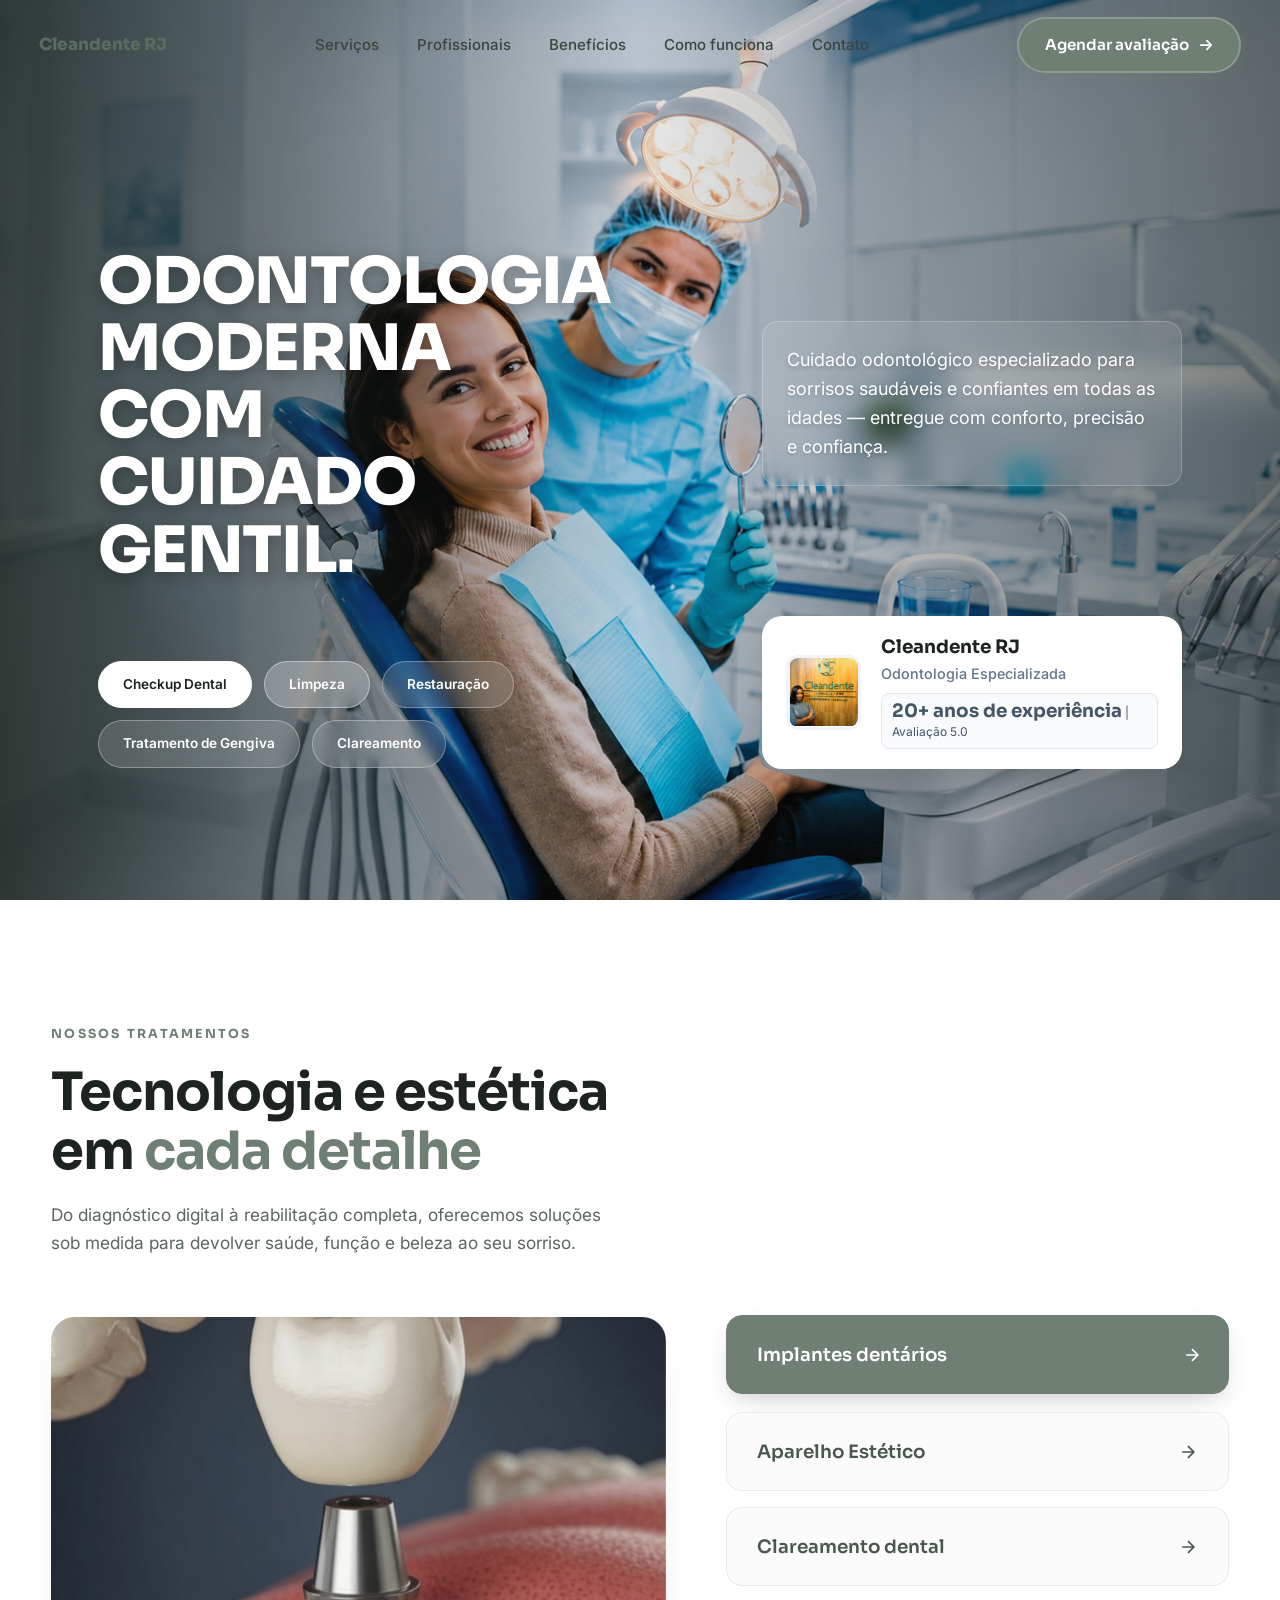
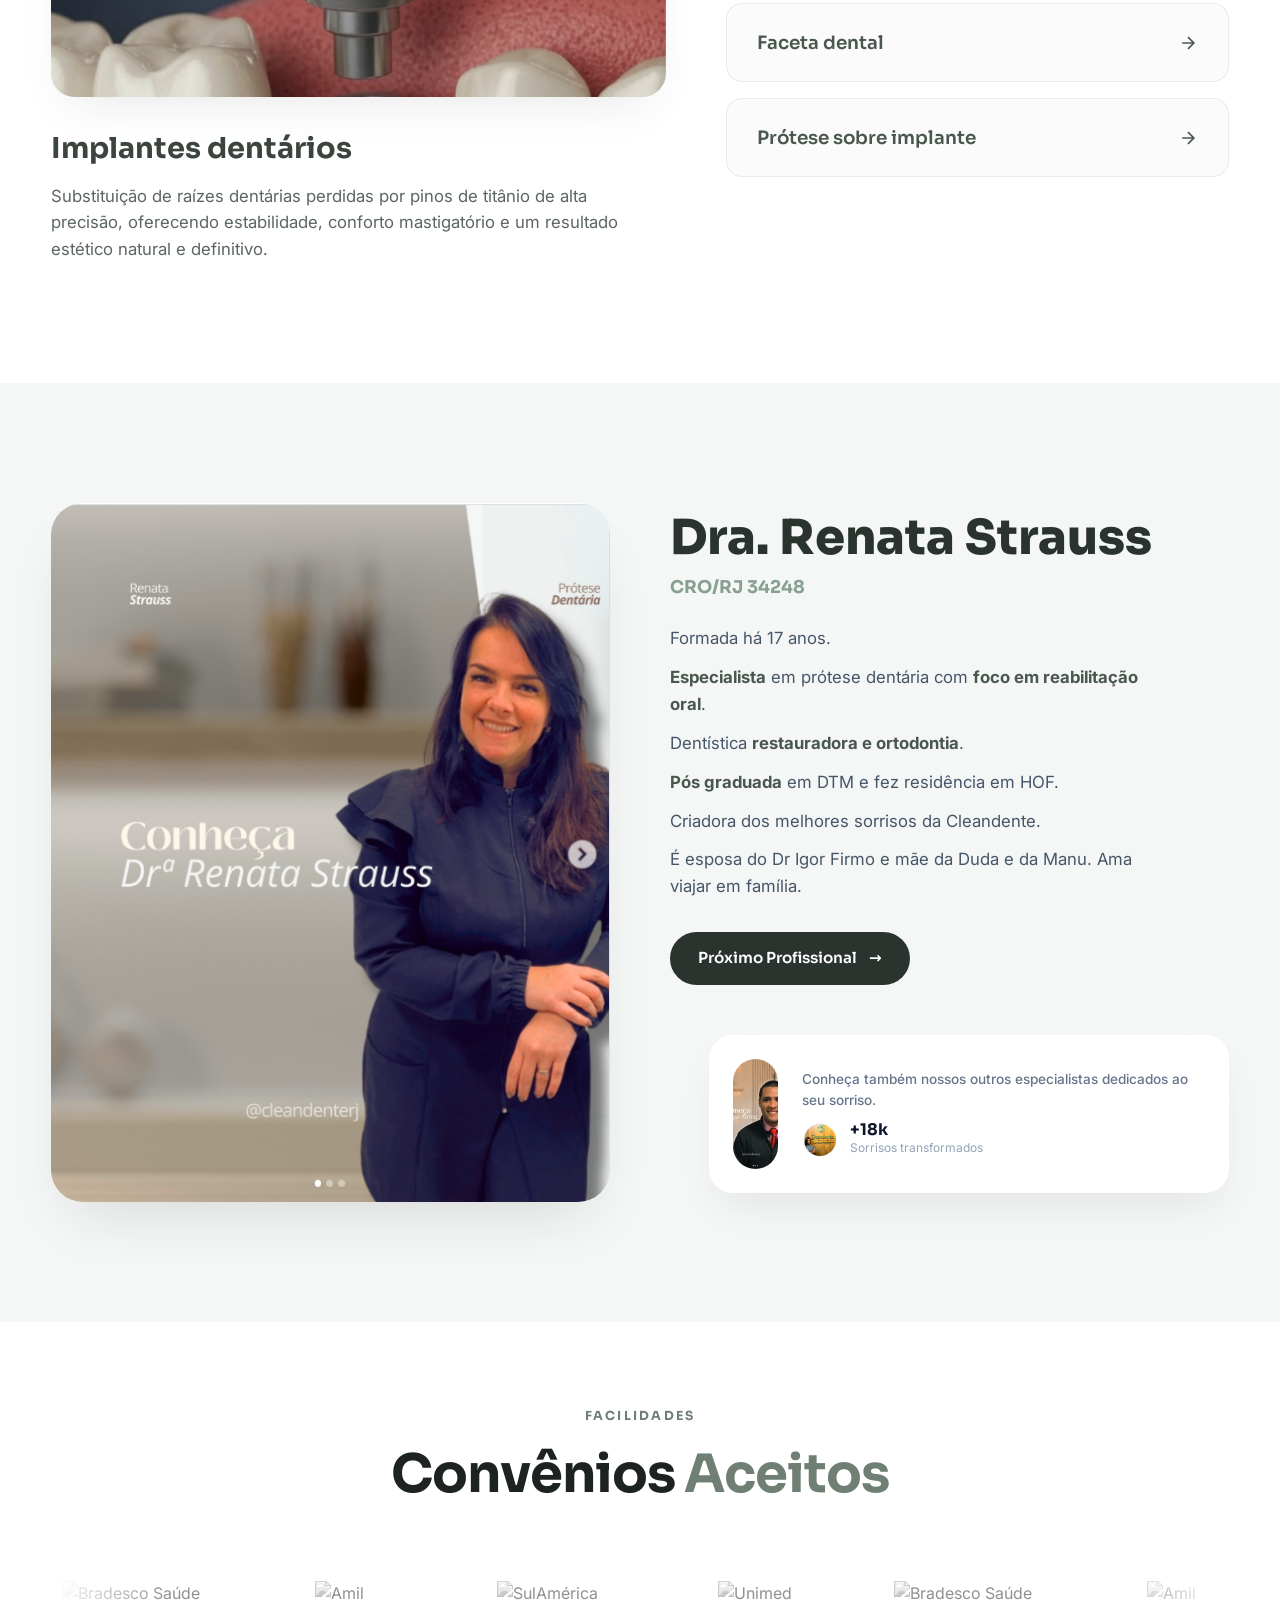
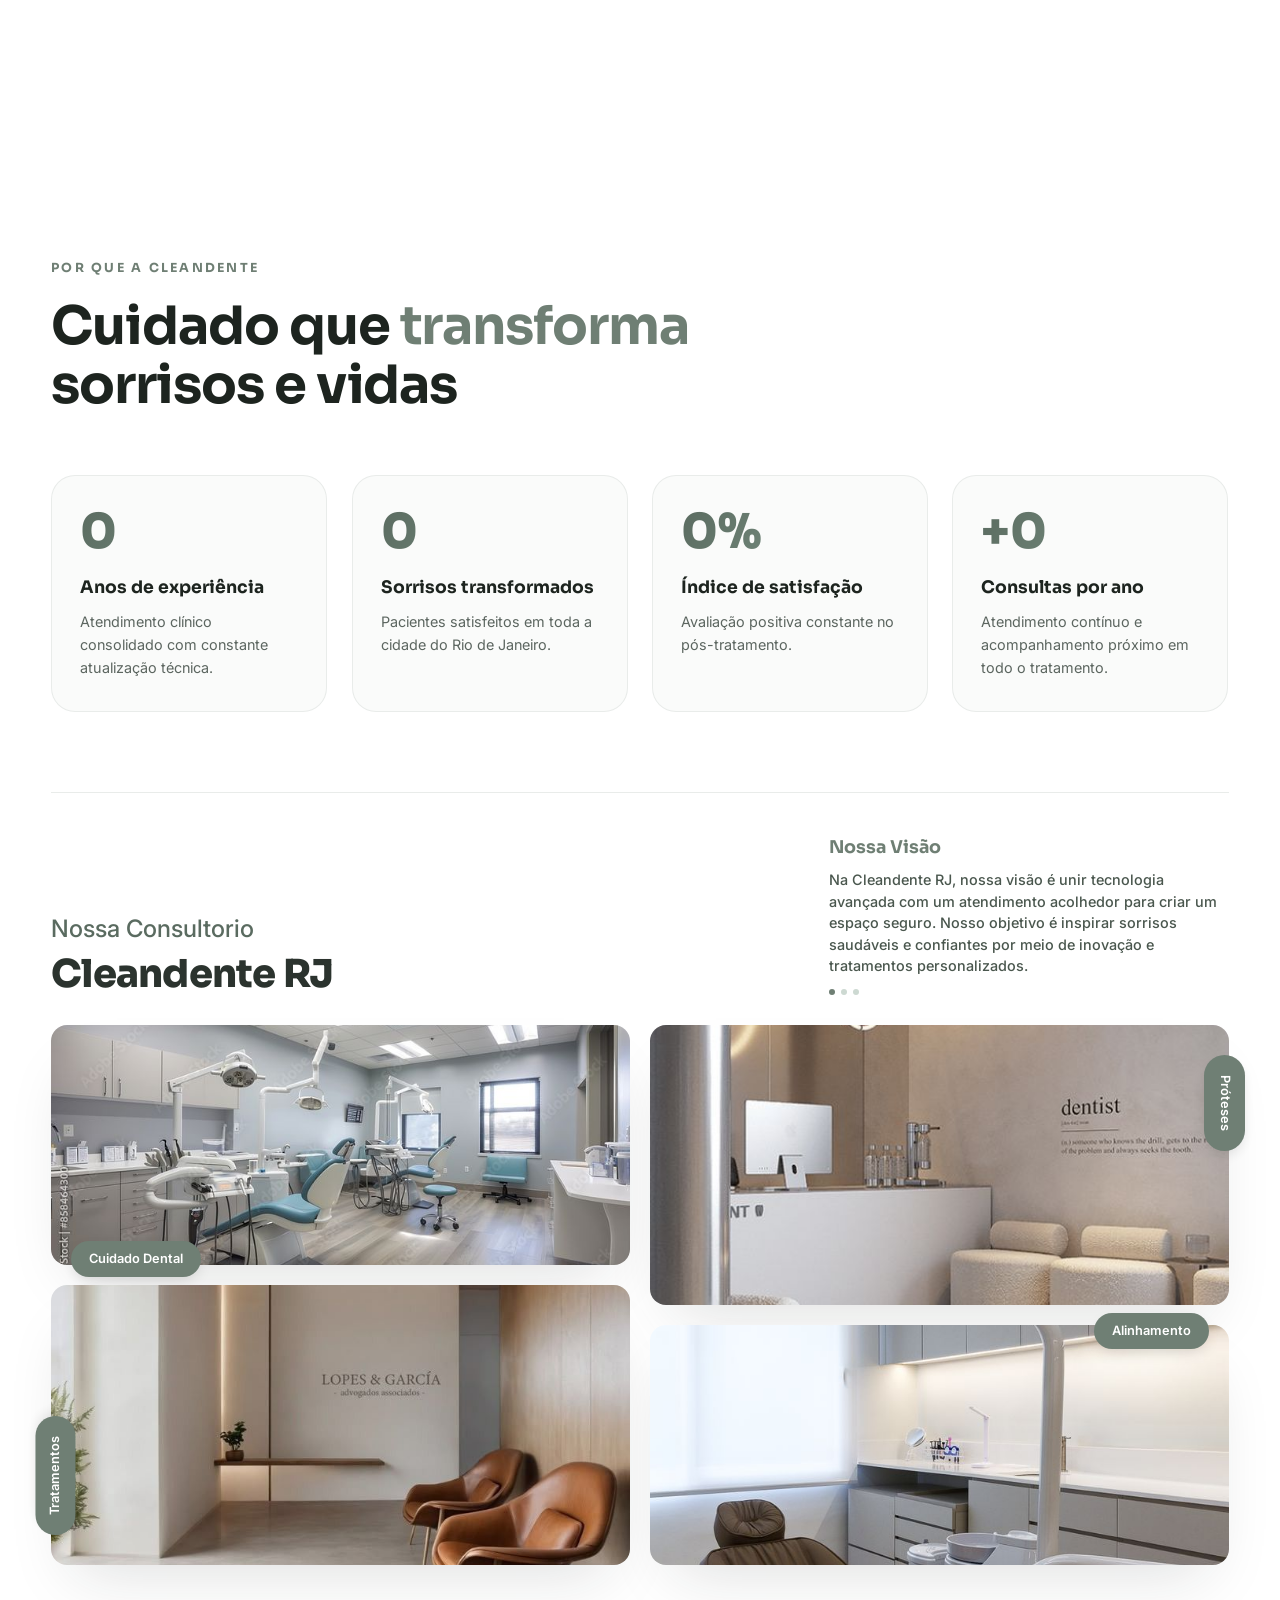
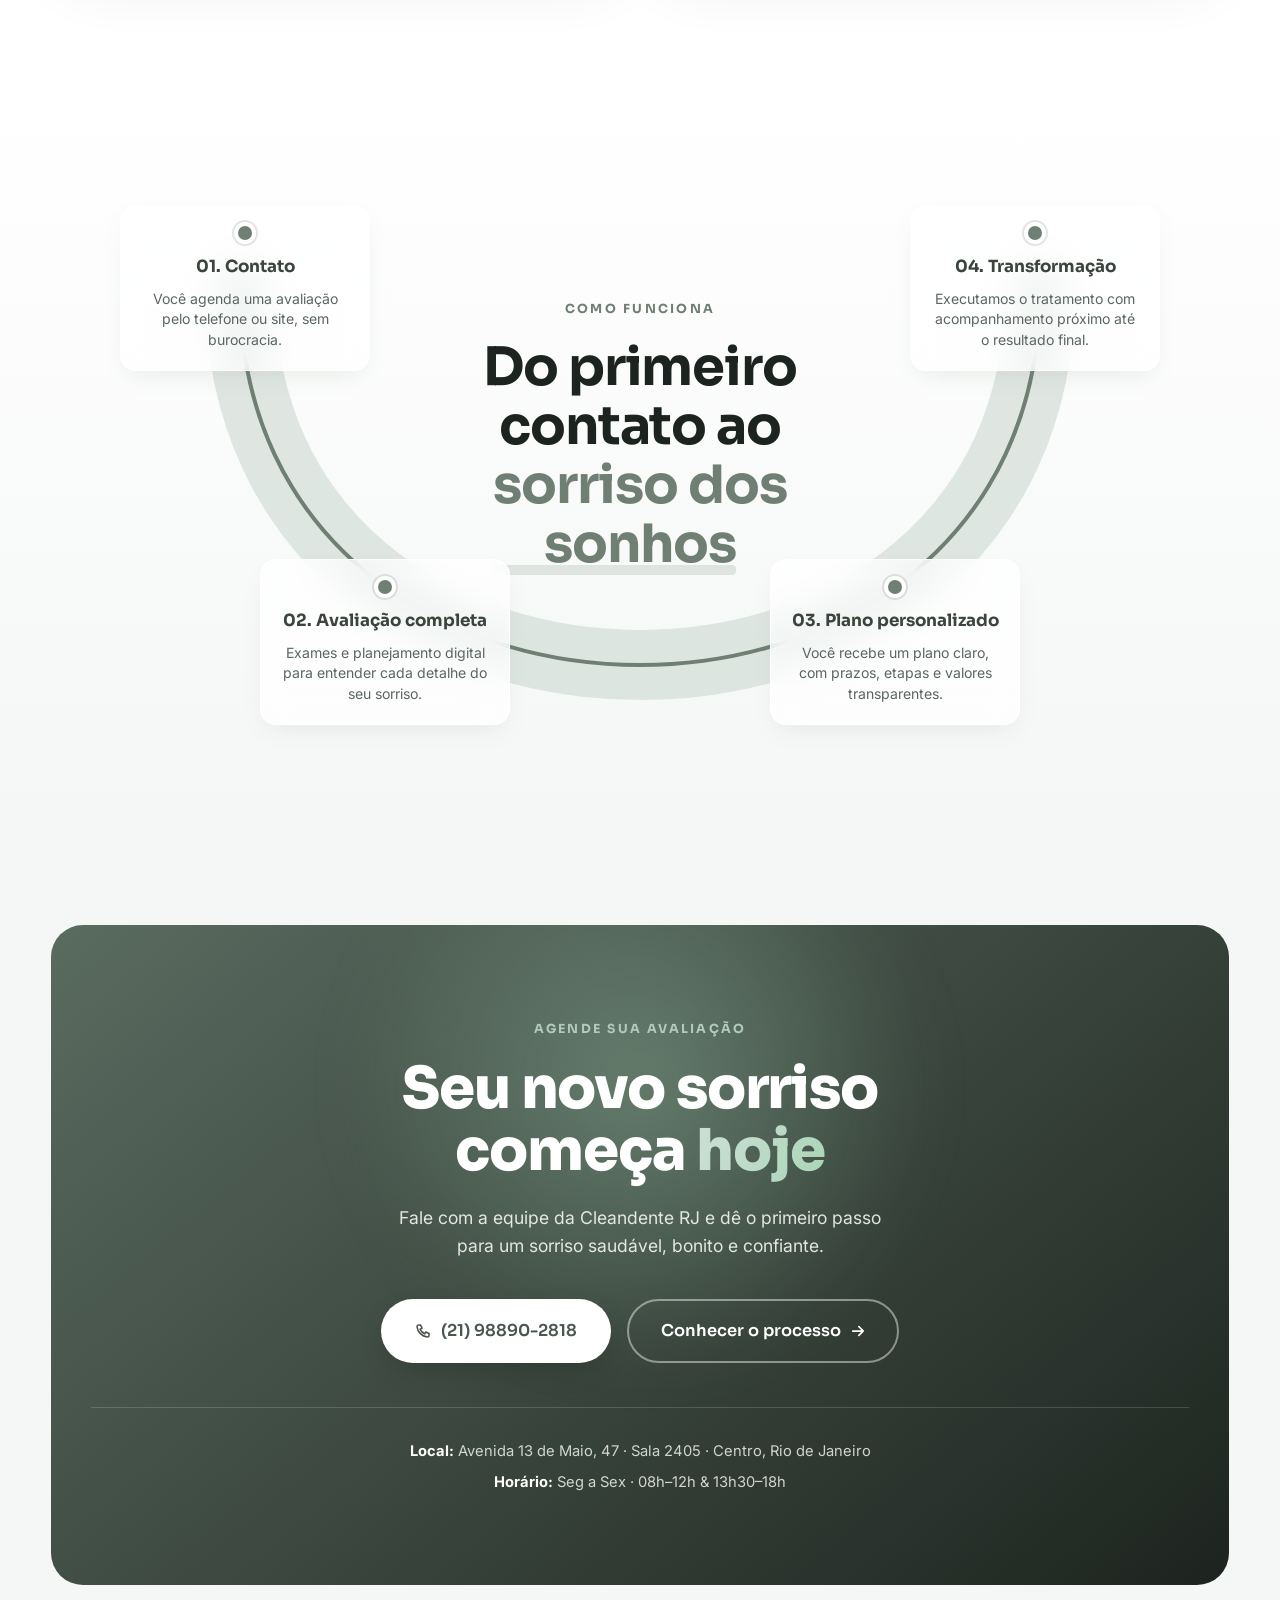
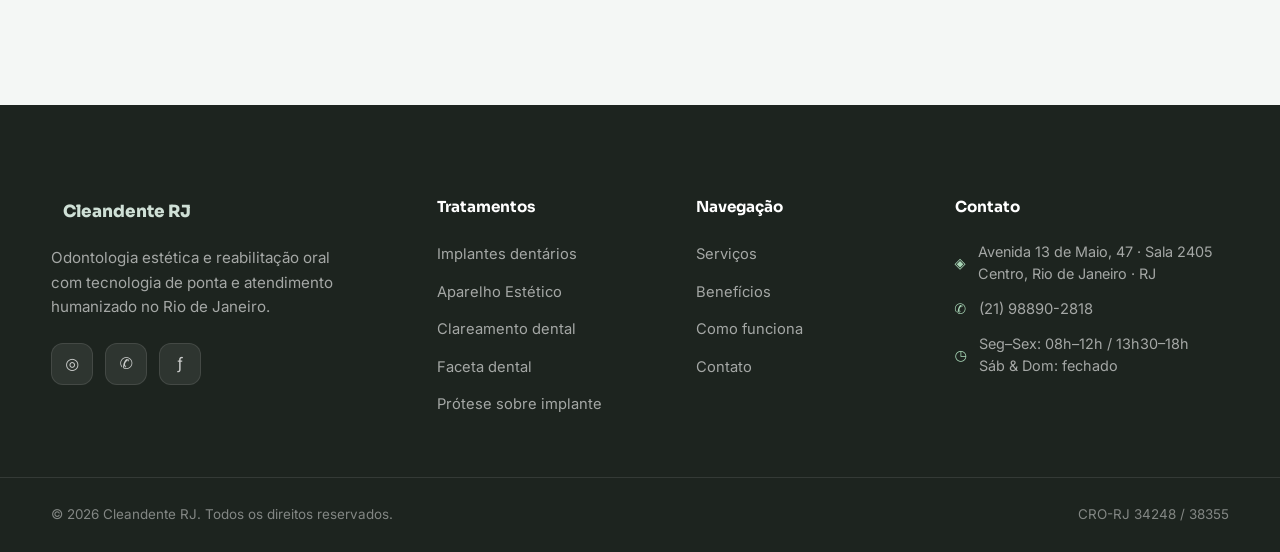
==== index.html @ 86b9f184 "feat: atualiza secao de galeria e slider de profissionais" ====
<!DOCTYPE html>
<html lang="pt-BR">
<head>
  <meta charset="UTF-8">
  <meta name="viewport" content="width=device-width, initial-scale=1.0">
  <title>Cleandente RJ — Odontologia Premium no Centro do Rio</title>
  <meta name="description" content="Consultório Cleandente RJ no Centro do Rio de Janeiro. Especialistas em implantes, estética e reabilitação oral com a Dra. Renata Strauss e Dr. Igor Firmo.">
  <meta name="theme-color" content="#87a091">
  <link rel="preconnect" href="https://fonts.googleapis.com">
  <link rel="preconnect" href="https://fonts.gstatic.com" crossorigin>
  <link href="https://fonts.googleapis.com/css2?family=Inter:wght@400;500;600&family=Sora:wght@400;500;600;700;800&display=swap" rel="stylesheet">
  <link rel="stylesheet" href="css/styles.css">
</head>
<body>

  <!-- Custom cursor -->
  <div class="cursor-dot" aria-hidden="true"></div>
  <div class="cursor-ring" aria-hidden="true"></div>

  <!-- Progress bar -->
  <div class="scroll-progress" aria-hidden="true"></div>

  <!-- Navbar -->
  <header class="navbar" id="navbar">
    <nav class="nav-inner" aria-label="Navegação principal">
      <a href="#hero" class="nav-logo" data-scroll-link>
        <span class="nav-logo-text"><strong>Cleandente RJ</strong></span>
      </a>

      <ul class="nav-links">
        <li><a href="#servicos" data-scroll-link>Serviços</a></li>
        <li><a href="#profissionais" data-scroll-link>Profissionais</a></li>
        <li><a href="#beneficios" data-scroll-link>Benefícios</a></li>
        <li><a href="#como-funciona" data-scroll-link>Como funciona</a></li>
        <li><a href="#contato" data-scroll-link>Contato</a></li>
      </ul>

      <a href="#contato" class="btn btn-primary nav-cta" data-scroll-link>
        Agendar avaliação
        <svg width="14" height="14" viewBox="0 0 16 16" fill="none" aria-hidden="true"><path d="M2 8h11M9 3l5 5-5 5" stroke="currentColor" stroke-width="2" stroke-linecap="round" stroke-linejoin="round"/></svg>
      </a>

      <button class="nav-burger" id="nav-burger" aria-label="Abrir menu" aria-expanded="false" aria-controls="mobile-menu">
        <span></span><span></span><span></span>
      </button>
    </nav>

    <div class="mobile-menu" id="mobile-menu">
      <ul>
        <li><a href="#servicos" data-scroll-link>Serviços</a></li>
        <li><a href="#profissionais" data-scroll-link>Profissionais</a></li>
        <li><a href="#beneficios" data-scroll-link>Benefícios</a></li>
        <li><a href="#como-funciona" data-scroll-link>Como funciona</a></li>
        <li><a href="#contato" data-scroll-link>Contato</a></li>
      </ul>
      <a href="#contato" class="btn btn-primary btn-block" data-scroll-link>Agendar avaliação</a>
    </div>
  </header>

  <main>
    
    <!-- ============ HERO BANNER ============ -->
    <section class="hero hero-banner" id="hero">
      <div class="hero-image-container">
        <picture>
          <source media="(max-width: 768px)" srcset="fotos/banner-mobile.png">
          <img src="fotos/banner dentista.png" alt="Atendimento Odontológico" class="hero-bg-img">
        </picture>
        <div class="hero-overlay" aria-hidden="true"></div>
      </div>

      <div class="hero-inner-banner">
        <div class="hero-content-grid">
          
          <div class="hero-title-area" data-hero-fade>
            <h1 class="hero-title-new">ODONTOLOGIA<br>MODERNA COM<br>CUIDADO GENTIL.</h1>
          </div>

          <div class="hero-right-middle" data-hero-fade>
            <p class="hero-desc-new">Cuidado odontológico especializado para sorrisos saudáveis e confiantes em todas as idades — entregue com conforto, precisão e confiança.</p>
          </div>

          <div class="hero-tags-area" data-hero-fade>
            <span class="hero-tag active">Checkup Dental</span>
            <span class="hero-tag active-light">Limpeza</span>
            <span class="hero-tag">Restauração</span>
            <span class="hero-tag">Tratamento de Gengiva</span>
            <span class="hero-tag">Clareamento</span>
          </div>
          
          <div class="hero-card-area" data-hero-fade>
            <div class="dentist-card" data-magnetic>
              <div class="dc-img-wrapper">
                <img src="fotos/clear.png" alt="Cleandente RJ">
              </div>
              <div class="dc-info">
                <strong>Cleandente RJ</strong>
                <span>Odontologia Especializada</span>
                <small><strong>20+ anos de experiência</strong> | Avaliação 5.0</small>
              </div>
            </div>
          </div>

        </div>
      </div>
    </section>

    <!-- ============ SERVIÇOS (ABAS) ============ -->
    <section class="section servicos" id="servicos">
      <div class="container">
        
        <div class="section-head reveal-group">
          <span class="section-eyebrow">Nossos tratamentos</span>
          <h2 class="section-title">Tecnologia e estética<br>em <em>cada detalhe</em></h2>
          <p class="section-sub" data-text-reveal>
            Do diagnóstico digital à reabilitação completa, oferecemos soluções
            sob medida para devolver saúde, função e beleza ao seu sorriso.
          </p>
        </div>

        <div class="services-showcase">
          
          <div class="services-display" id="services-display">
            <div class="sd-image-wrapper">
              <img src="fotos/implante1.jpg" alt="Implantes dentários" id="sd-image">
            </div>
            <div class="sd-content">
              <h3 id="sd-title">Implantes dentários</h3>
              <p id="sd-desc">Substituição de raízes dentárias perdidas por pinos de titânio de alta precisão, oferecendo estabilidade, conforto mastigatório e um resultado estético natural e definitivo.</p>
            </div>
          </div>

          <div class="services-list">
            <button class="service-btn active" 
                    data-img="fotos/implante1.jpg" 
                    data-title="Implantes dentários" 
                    data-desc="Substituição de raízes dentárias perdidas por pinos de titânio de alta precisão, oferecendo estabilidade, conforto mastigatório e um resultado estético natural e definitivo.">
              <span>Implantes dentários</span>
              <svg width="20" height="20" viewBox="0 0 24 24" fill="none" stroke="currentColor" stroke-width="2"><path d="M5 12h14M12 5l7 7-7 7"/></svg>
            </button>

            <button class="service-btn" 
                    data-img="fotos/aparelho1.jpg" 
                    data-title="Aparelho Estético" 
                    data-desc="Alinhamento dental discreto e eficiente, utilizando materiais transparentes que preservam a estética do seu sorriso ao longo de todo o tratamento ortodôntico.">
              <span>Aparelho Estético</span>
              <svg width="20" height="20" viewBox="0 0 24 24" fill="none" stroke="currentColor" stroke-width="2"><path d="M5 12h14M12 5l7 7-7 7"/></svg>
            </button>

            <button class="service-btn" 
                    data-img="fotos/clareamento1.jpg" 
                    data-title="Clareamento dental" 
                    data-desc="Técnicas avançadas e seguras para remover manchas e amarelados, devolvendo a luminosidade e a brancura natural aos seus dentes sem causar sensibilidade extrema.">
              <span>Clareamento dental</span>
              <svg width="20" height="20" viewBox="0 0 24 24" fill="none" stroke="currentColor" stroke-width="2"><path d="M5 12h14M12 5l7 7-7 7"/></svg>
            </button>

            <button class="service-btn" 
                    data-img="fotos/faceta1.jpg" 
                    data-title="Faceta dental" 
                    data-desc="Laminados ultrafinos de porcelana aplicados sobre os dentes para corrigir formato, cor, espaçamentos e pequenos desgastes, criando um sorriso perfeitamente harmonioso.">
              <span>Faceta dental</span>
              <svg width="20" height="20" viewBox="0 0 24 24" fill="none" stroke="currentColor" stroke-width="2"><path d="M5 12h14M12 5l7 7-7 7"/></svg>
            </button>

            <button class="service-btn" 
                    data-img="fotos/sobreimplante.jpg" 
                    data-title="Prótese sobre implante" 
                    data-desc="Reabilitação oral completa que devolve 100% da função mastigatória e a segurança ao sorrir e falar, fixada firmemente sobre implantes dentários prévios.">
              <span>Prótese sobre implante</span>
              <svg width="20" height="20" viewBox="0 0 24 24" fill="none" stroke="currentColor" stroke-width="2"><path d="M5 12h14M12 5l7 7-7 7"/></svg>
            </button>
          </div>
        </div>
      </div>
    </section>
<!-- ============ NOSSOS PROFISSIONAIS (INTERATIVO) ============ -->
<section class="section team-section" id="profissionais">
      <div class="container">
        
        <div class="team-container" id="team-slider">
          
          <!-- LADO ESQUERDO: Foto Principal -->
          <div class="team-image-col reveal">
            <div class="team-main-img-wrapper">
              <img src="fotos/renata.png" alt="Dra. Renata Strauss" id="team-main-img">
            </div>
          </div>

          <!-- LADO DIREITO: Conteúdo e Preview -->
          <div class="team-content-col">
            
            <!-- Info do Profissional -->
            <div class="team-info reveal" id="team-info">
              <h2 class="team-name" id="team-name">Dra. Renata Strauss</h2>
              <span class="team-cro" id="team-cro">CRO/RJ 34248</span>
              <div class="team-bio" id="team-bio">
                <p>Formada há 17 anos.</p>
                <p><strong>Especialista</strong> em prótese dentária com <strong>foco em reabilitação oral</strong>.</p>
                <p>Dentística <strong>restauradora e ortodontia</strong>.</p>
                <p><strong>Pós graduada</strong> em DTM e fez residência em HOF.</p>
                <p>Criadora dos melhores sorrisos da Cleandente.</p>
                <p>É esposa do Dr Igor Firmo e mãe da Duda e da Manu. Ama viajar em família.</p>
              </div>
              <button class="team-next-btn" id="team-next-btn">
                Próximo Profissional <span>→</span>
              </button>
            </div>

            <!-- Card de Preview (Onde fica a próxima foto) -->
            <div class="team-preview-card reveal" id="team-preview-card">
              <div class="preview-images">
                <!-- Apenas a foto de quem é o próximo (removido a foto de apoio extra) -->
                <div class="pill-img"><img src="fotos/igor.png" id="preview-img-1" alt="Próximo Profissional"></div>
              </div>
              <div class="preview-text-area">
                <p class="preview-desc">Conheça também nossos outros especialistas dedicados ao seu sorriso.</p>
                <div class="preview-stats">
                  <div class="stat-avatars">
                    <img src="fotos/clear.png" alt="Cleandente">
                  </div>
                  <div class="stat-text">
                    <strong>+18k</strong>
                    <span>Sorrisos transformados</span>
                  </div>
                </div>
              </div>
            </div>

          </div>
        </div>

      </div>
    </section>

    <!-- ============ CONVÊNIOS ACEITOS ============ -->
    <section class="section convenios" id="convenios">
      <div class="container">
        
        <div class="section-head reveal-group" style="text-align: center; margin: 0 auto 50px;">
          <span class="section-eyebrow">Facilidades</span>
          <h2 class="section-title">Convênios <em>Aceitos</em></h2>
        </div>

        <div class="convenios-carousel-wrapper">
          <div class="convenios-track">
            
            <!-- Grupo 1 -->
            <div class="convenio-logo"><img src="fotos/bradesco.png" alt="Bradesco Saúde"></div>
            <div class="convenio-logo"><img src="fotos/amil.png" alt="Amil"></div>
            <div class="convenio-logo"><img src="fotos/sulamerica.png" alt="SulAmérica"></div>
            <div class="convenio-logo"><img src="fotos/unimed.png" alt="Unimed"></div>

            <!-- Grupo 2 (Cópia exata) -->
            <div class="convenio-logo"><img src="fotos/bradesco.png" alt="Bradesco Saúde"></div>
            <div class="convenio-logo"><img src="fotos/amil.png" alt="Amil"></div>
            <div class="convenio-logo"><img src="fotos/sulamerica.png" alt="SulAmérica"></div>
            <div class="convenio-logo"><img src="fotos/unimed.png" alt="Unimed"></div>

          </div>
        </div>

      </div>
    </section>

    <!-- ============ BENEFÍCIOS & GALERIA ============ -->
    <section class="section beneficios" id="beneficios">
      <div class="container">
        <div class="section-head reveal-group">
          <span class="section-eyebrow">Por que a Cleandente</span>
          <h2 class="section-title" data-text-reveal>Cuidado que <em>transforma</em><br>sorrisos e vidas</h2>
        </div>

        <div class="benefits-grid">
          <div class="benefit-item reveal">
            <div class="benefit-num" data-counter="10">0</div>
            <h4>Anos de experiência</h4>
            <p>Atendimento clínico consolidado com constante atualização técnica.</p>
          </div>
          <div class="benefit-item reveal">
            <div class="benefit-num" data-counter="2500">0</div>
            <h4>Sorrisos transformados</h4>
            <p>Pacientes satisfeitos em toda a cidade do Rio de Janeiro.</p>
          </div>
          <div class="benefit-item reveal">
            <div class="benefit-num" data-counter="98" data-suffix="%">0%</div>
            <h4>Índice de satisfação</h4>
            <p>Avaliação positiva constante no pós-tratamento.</p>
          </div>
          <div class="benefit-item reveal">
            <div class="benefit-num" data-counter="1200" data-prefix="+">+0</div>
            <h4>Consultas por ano</h4>
            <p>Atendimento contínuo e acompanhamento próximo em todo o tratamento.</p>
          </div>
        </div>

        <!-- ============ NOVA GALERIA MASONRY ============ -->
        <div class="new-gallery">
          <div class="ng-header reveal-group">
            <div class="ng-title-area">
              <span class="ng-subtitle">Nossa Consultorio</span>
              <h2 class="ng-title">Cleandente RJ</h2>
            </div>
            <div class="ng-vision-area">
              <h3 class="ng-vision-title">Nossa Visão</h3>
              <p class="ng-vision-desc">Na Cleandente RJ, nossa visão é unir tecnologia avançada com um atendimento acolhedor para criar um espaço seguro. Nosso objetivo é inspirar sorrisos saudáveis e confiantes por meio de inovação e tratamentos personalizados.</p>
              <div class="ng-dots">
                <span class="ng-dot active" aria-hidden="true"></span>
                <span class="ng-dot" aria-hidden="true"></span>
                <span class="ng-dot" aria-hidden="true"></span>
              </div>
            </div>
          </div>

          <div class="ng-grid">
            <!-- Coluna Esquerda -->
            <div class="ng-col">
              <!-- Cuidado Dental (Top Left) -->
              <div class="ng-item ng-item-short reveal">
                <div class="ng-img-wrap">
                  <img src="fotos/consultorio.jpg" alt="Cuidado Dental" loading="lazy">
                </div>
                <div class="ng-badge badge-bottom-left">Cuidado Dental</div>
              </div>
              <!-- Tratamentos (Bottom Left) -->
              <div class="ng-item ng-item-tall reveal">
                <div class="ng-img-wrap">
                  <img src="fotos/entrada.jpg" alt="Tratamentos Odontológicos" loading="lazy">
                </div>
                <div class="ng-badge badge-vertical-left">Tratamentos</div>
              </div>
            </div>

            <!-- Coluna Direita -->
            <div class="ng-col">
              <!-- Próteses (Top Right) -->
              <div class="ng-item ng-item-tall reveal">
                <div class="ng-img-wrap">
                  <img src="fotos/teste.jpg" alt="Próteses e Estética" loading="lazy">
                </div>
                <div class="ng-badge badge-vertical-right">Próteses</div>
              </div>
              <!-- Alinhamento (Bottom Right) -->
              <div class="ng-item ng-item-short reveal">
                <div class="ng-img-wrap">
                  <img src="fotos/sla.jpg" alt="Alinhamento Dental" loading="lazy">
                </div>
                <div class="ng-badge badge-top-right">Alinhamento</div>
              </div>
            </div>
          </div>
        </div>
        <!-- ============================================== -->

      </div>
    </section>

    <!-- ============ COMO FUNCIONA ============ -->
    <section class="section como-funciona" id="como-funciona">
      <div class="container">
        
        <div class="smile-timeline">
          
          <div class="smile-center-head reveal-group">
            <span class="section-eyebrow">Como funciona</span>
            <h2 class="section-title">Do primeiro contato ao<br><em>sorriso dos sonhos</em></h2>
          </div>

          <div class="smile-svg-wrapper" aria-hidden="true">
            <svg viewBox="0 0 1000 450" fill="none" preserveAspectRatio="xMidYMid meet">
              <path class="smile-bg-path" d="M 100 50 C 100 550 900 550 900 50" stroke="var(--sage-200)" stroke-width="70" stroke-linecap="round" />
              <path class="smile-progress-path" d="M 100 50 C 100 550 900 550 900 50" stroke="var(--sage-500)" stroke-width="4" stroke-linecap="round" />
            </svg>
          </div>

          <div class="smile-steps-container">
            <div class="smile-step step-1">
              <div class="step-dot"></div>
              <h4>01. Contato</h4>
              <p>Você agenda uma avaliação pelo telefone ou site, sem burocracia.</p>
            </div>
            
            <div class="smile-step step-2">
              <div class="step-dot"></div>
              <h4>02. Avaliação completa</h4>
              <p>Exames e planejamento digital para entender cada detalhe do seu sorriso.</p>
            </div>
            
            <div class="smile-step step-3">
              <div class="step-dot"></div>
              <h4>03. Plano personalizado</h4>
              <p>Você recebe um plano claro, com prazos, etapas e valores transparentes.</p>
            </div>
            
            <div class="smile-step step-4">
              <div class="step-dot"></div>
              <h4>04. Transformação</h4>
              <p>Executamos o tratamento com acompanhamento próximo até o resultado final.</p>
            </div>
          </div>

        </div>
      </div>
    </section>

    <!-- ============ CTA FINAL ============ -->
    <section class="section cta-final" id="contato">
      <div class="container">
        <div class="cta-card reveal">
          <div class="cta-glow" aria-hidden="true"></div>
          <span class="section-eyebrow cta-eyebrow">Agende sua avaliação</span>
          <h2 class="cta-title">Seu novo sorriso<br>começa <em>hoje</em></h2>
          <p class="cta-sub">
            Fale com a equipe da Cleandente RJ e dê o primeiro passo
            para um sorriso saudável, bonito e confiante.
          </p>
          <div class="cta-actions">
          <a href="https://wa.me/5521988902818?text=Olá!%20Gostaria%20de%20agendar%20uma%20avaliação." class="btn btn-light btn-lg" target="_blank" rel="noopener noreferrer" data-magnetic>
              <svg width="16" height="16" viewBox="0 0 16 16" fill="none" aria-hidden="true"><path d="M2 3.5C2 2.7 2.7 2 3.5 2h2l1.5 3-1.8 1.3a9.5 9.5 0 0 0 4.5 4.5L11 9l3 1.5v2c0 .8-.7 1.5-1.5 1.5A11.5 11.5 0 0 1 2 3.5Z" stroke="currentColor" stroke-width="1.6"/></svg>
              (21) 98890-2818
            </a>
            <a href="#como-funciona" class="btn btn-outline-light btn-lg" data-scroll-link>
              Conhecer o processo
              <svg width="14" height="14" viewBox="0 0 16 16" fill="none" aria-hidden="true"><path d="M2 8h11M9 3l5 5-5 5" stroke="currentColor" stroke-width="2" stroke-linecap="round" stroke-linejoin="round"/></svg>
            </a>
          </div>
          <div class="cta-meta">
            <span><b>Local:</b> Avenida 13 de Maio, 47 · Sala 2405 · Centro, Rio de Janeiro</span>
            <span><b>Horário:</b> Seg a Sex · 08h–12h &amp; 13h30–18h</span>
          </div>
        </div>
      </div>
    </section>
  </main>

  <!-- ============ FOOTER ============ -->
  <footer class="footer">
    <div class="container footer-grid">
      <div class="footer-brand">
        <a href="#hero" class="nav-logo" data-scroll-link>
          <span class="nav-logo-mark" aria-hidden="true">
            <svg viewBox="0 0 32 32" fill="none" xmlns="http://www.w3.org/2000/svg">
              <path d="M16 3C9.5 3 4.5 8.3 4.5 15.2c0 4.6 2.4 8.6 6 11l.6-4.9A9 9 0 0 1 16 6.6a9 9 0 0 1 4.9 14.7l.6 4.9c3.6-2.4 6-6.4 6-11C27.5 8.3 22.5 3 16 3Z" fill="currentColor"/>
              <path d="M16 9.5a5.7 5.7 0 0 0-5.7 5.7c0 1.7.7 3.2 1.9 4.2l.4-3a3 3 0 1 1 6.8 0l.4 3a5.7 5.7 0 0 0 1.9-4.2A5.7 5.7 0 0 0 16 9.5Z" fill="#fff" opacity=".9"/>
            </svg>
          </span>
          <span class="nav-logo-text"><strong>Cleandente RJ</strong></span>
        </a>
        <p>Odontologia estética e reabilitação oral com tecnologia de ponta e atendimento humanizado no Rio de Janeiro.</p>
        <div class="footer-social">
          <a href="#" aria-label="Instagram"><span aria-hidden="true">◎</span></a>
          <a href="#" aria-label="WhatsApp"><span aria-hidden="true">✆</span></a>
          <a href="#" aria-label="Facebook"><span aria-hidden="true">ƒ</span></a>
        </div>
      </div>

      <div class="footer-col">
        <h5>Tratamentos</h5>
        <ul>
          <li><a href="#servicos" data-scroll-link>Implantes dentários</a></li>
          <li><a href="#servicos" data-scroll-link>Aparelho Estético</a></li>
          <li><a href="#servicos" data-scroll-link>Clareamento dental</a></li>
          <li><a href="#servicos" data-scroll-link>Faceta dental</a></li>
          <li><a href="#servicos" data-scroll-link>Prótese sobre implante</a></li>
        </ul>
      </div>

      <div class="footer-col">
        <h5>Navegação</h5>
        <ul>
          <li><a href="#servicos" data-scroll-link>Serviços</a></li>
          <li><a href="#beneficios" data-scroll-link>Benefícios</a></li>
          <li><a href="#como-funciona" data-scroll-link>Como funciona</a></li>
          <li><a href="#contato" data-scroll-link>Contato</a></li>
        </ul>
      </div>

      <div class="footer-col">
        <h5>Contato</h5>
        <ul class="footer-contact">
          <li><span aria-hidden="true">◈</span> Avenida 13 de Maio, 47 · Sala 2405<br>Centro, Rio de Janeiro · RJ</li>
         <li><span aria-hidden="true">✆</span> <a href="https://wa.me/5521988902818?text=Olá!%20Gostaria%20de%20agendar%20uma%20avaliação." target="_blank" rel="noopener noreferrer">(21) 98890-2818</a></li>
          <li><span aria-hidden="true">◷</span> Seg–Sex: 08h–12h / 13h30–18h<br>Sáb &amp; Dom: fechado</li>
        </ul>
      </div>
    </div>

    <div class="footer-bottom">
      <div class="container footer-bottom-inner">
        <span>© 2026 Cleandente RJ. Todos os direitos reservados.</span>
        <span>CRO-RJ 34248 / 38355</span>
      </div>
    </div>
  </footer>

  <!-- Scripts -->
  <script src="https://cdnjs.cloudflare.com/ajax/libs/gsap/3.12.5/gsap.min.js"></script>
  <script src="https://cdnjs.cloudflare.com/ajax/libs/gsap/3.12.5/ScrollTrigger.min.js"></script>
  <script src="https://cdnjs.cloudflare.com/ajax/libs/gsap/3.12.5/ScrollToPlugin.min.js"></script>
  <script src="https://unpkg.com/lenis@1.1.14/dist/lenis.min.js"></script>
  <script src="https://unpkg.com/split-type@0.3.4/umd/index.min.js"></script>
  <script src="js/main.js"></script>
</body>
</html>
---- css/styles.css ----
/* ============================================================
   1. BASE & SETUP
   ============================================================ */
html.lenis, html.lenis body { height: auto; }
.lenis.lenis-smooth { scroll-behavior: auto !important; }
.lenis.lenis-smooth [data-lenis-prevent] { overscroll-behavior: contain; }
.lenis.lenis-stopped { overflow: hidden; }
.lenis.lenis-scrolling iframe { pointer-events: none; }
[data-text-reveal] .word { overflow: hidden; vertical-align: bottom; }

:root {
  --sage-50: #f4f7f5;
  --sage-100: #e6ece8;
  --sage-200: #cdd9d2;
  --sage-300: #a8bcb0;
  --sage-400: #87a091;
  --sage-500: #6f7f74;
  --sage-600: #5a6b60;
  --sage-700: #4a574e;
  --sage-800: #3b453e;
  --sage-900: #2b332e;
  --sage-950: #1d241f;
  --ink: #1d241f;
  --white: #ffffff;
  --cream: #fafbfa;

  --radius-lg: 24px;
  --radius-md: 16px;
  --radius-sm: 12px;
  --shadow-soft: 0 20px 50px -20px rgba(29, 36, 31, 0.12);
  --shadow-card: 0 30px 60px -24px rgba(29, 36, 31, 0.15);

  --font-display: "Sora", system-ui, sans-serif;
  --font-body: "Inter", system-ui, sans-serif;

  --container: 1180px;
  --nav-h: 76px;
  
  /* Curva de animação premium */
  --ease-premium: cubic-bezier(0.22, 1, 0.36, 1);
  --ease-soft: cubic-bezier(0.25, 0.46, 0.45, 0.94);
}

*, *::before, *::after { box-sizing: border-box; margin: 0; padding: 0; }
html { scroll-behavior: auto; }
body { font-family: var(--font-body); color: var(--ink); background: var(--white); line-height: 1.6; -webkit-font-smoothing: antialiased; overflow-x: hidden; }
img, svg { display: block; max-width: 100%; }
a { text-decoration: none; color: inherit; }
ul, ol { list-style: none; }
button { font: inherit; border: 0; background: none; cursor: pointer; color: inherit; }
::selection { background: var(--sage-500); color: #fff; }
:focus-visible { outline: 3px solid var(--sage-500); outline-offset: 3px; border-radius: 4px; }

.container { width: min(var(--container), 92%); margin-inline: auto; }

/* Custom Cursor & Scroll */
.cursor-dot, .cursor-ring { position: fixed; top: 0; left: 0; pointer-events: none; z-index: 9999; border-radius: 50%; opacity: 0; }
.cursor-dot { width: 8px; height: 8px; background: var(--sage-500); }
.cursor-ring { width: 40px; height: 40px; border: 1.5px solid rgba(111, 127, 116, 0.5); transition: all 0.4s var(--ease-soft); }
.cursor-ring.is-active { width: 64px; height: 64px; background: rgba(111, 127, 116, 0.08); border-color: rgba(111, 127, 116, 0.2); }
@media (hover: none), (pointer: coarse) { .cursor-dot, .cursor-ring { display: none; } }
.scroll-progress { position: fixed; top: 0; left: 0; height: 3px; width: 0%; background: linear-gradient(90deg, var(--sage-500), var(--sage-300)); z-index: 1000; }

/* ============================================================
   2. UTILS & TIPOGRAFIA
   ============================================================ */
.section { padding: 120px 0; position: relative; }
.section-eyebrow { display: inline-flex; align-items: center; gap: 10px; font-family: var(--font-display); font-size: .78rem; font-weight: 700; letter-spacing: .18em; text-transform: uppercase; color: var(--sage-500); margin-bottom: 18px; }

.section-head { max-width: 720px; margin-bottom: 60px; }
.section-title { font-family: var(--font-display); font-size: clamp(2rem, 4.5vw, 3.3rem); font-weight: 700; line-height: 1.12; letter-spacing: -.02em; }
.section-title em { font-style: normal; color: var(--sage-500); position: relative; }
.section-title em::after { content: ""; position: absolute; left: 0; bottom: 2px; width: 100%; height: 10px; background: rgba(111, 127, 116, .18); border-radius: 4px; z-index: -1; }
.section-sub { margin-top: 20px; color: #5c6660; font-size: 1.08rem; max-width: 560px; }

/* ============================================================
   3. BOTÕES - Animações Fluidas e Modernas
   ============================================================ */
.btn {
  display: inline-flex;
  align-items: center;
  justify-content: center;
  gap: 10px;
  font-family: var(--font-display);
  font-weight: 600;
  font-size: .95rem;
  padding: 14px 26px;
  border-radius: 9999px;
  will-change: transform, box-shadow;
  transform: translateZ(0); 
  backface-visibility: hidden;
  -webkit-font-smoothing: subpixel-antialiased;
  transition: all 0.5s var(--ease-premium);
  position: relative;
  overflow: hidden;
  cursor: pointer;
  outline: none;
  border: 2px solid transparent; 
}
.btn::before {
  content: '';
  position: absolute;
  top: 50%;
  left: 50%;
  width: 0;
  height: 0;
  border-radius: 50%;
  background: rgba(255, 255, 255, 0.2);
  transform: translate(-50%, -50%);
  transition: width 0.6s ease, height 0.6s ease;
}
.btn:hover::before { width: 300px; height: 300px; }
.btn svg { flex-shrink: 0; transition: transform 0.5s var(--ease-premium); backface-visibility: hidden; position: relative; z-index: 1; }
.btn:hover { transform: translateY(-3px) translateZ(0); box-shadow: 0 12px 30px -8px rgba(0, 0, 0, 0.15); }
.btn:hover svg { transform: translateX(4px); }
.btn:active { transform: translateY(-1px) translateZ(0); box-shadow: 0 6px 15px -4px rgba(0, 0, 0, 0.1); transition-duration: 0.2s; }
.btn-primary { background-color: var(--sage-500); color: #fff; box-shadow: 0 4px 15px rgba(111, 127, 116, 0.3); border-color: rgba(255, 255, 255, 0.2); }
.btn-primary:hover { background-color: var(--sage-600); border-color: rgba(255, 255, 255, 0.5); box-shadow: 0 12px 30px rgba(111, 127, 116, 0.4); }
.btn-ghost { background: transparent; color: var(--sage-800); border-color: rgba(111, 127, 116, 0.35); }
.btn-ghost:hover { border-color: var(--sage-500); background: var(--sage-50); }
.btn-light { background: #fff; color: var(--sage-700); box-shadow: 0 10px 30px -10px rgba(0,0,0,.25); border-color: transparent; }
.btn-light:hover { box-shadow: 0 15px 35px -10px rgba(0,0,0,.3); }
.btn-outline-light { background: transparent; color: #fff; border-color: rgba(255,255,255,.45); }
.btn-outline-light:hover { background: rgba(255,255,255,.12); }
.btn-lg { padding: 17px 32px; font-size: 1.02rem; }
.btn-sm { padding: 11px 20px; font-size: .88rem; }
.btn-block { width: 100%; }

/* ============================================================
   4. NAVBAR
   ============================================================ */
.navbar { position: fixed; top: 0; left: 0; right: 0; margin: 0 auto; max-width: 100%; width: 100%; z-index: 900; padding: 16px 0; background: transparent; border: 1px solid transparent; border-radius: 0px; transition: all 0.6s var(--ease-premium); }
.nav-inner { width: min(1240px, 94%); margin-inline: auto; display: flex; align-items: center; justify-content: space-between; gap: 24px; }
.nav-logo { display: inline-flex; align-items: center; gap: 12px; font-family: var(--font-display); font-size: 1.05rem; color: var(--ink); transition: all 0.3s ease; }
.nav-logo strong { font-weight: 800; color: var(--sage-600); transition: all 0.3s ease; }
.nav-links { display: flex; align-items: center; gap: 6px; }
.nav-links a { position: relative; padding: 10px 16px; font-size: .94rem; font-weight: 500; color: var(--sage-800); border-radius: 10px; transition: all 0.3s ease; }
.nav-links a::after { content: ""; position: absolute; left: 16px; right: 16px; bottom: 6px; height: 2px; border-radius: 2px; background: var(--sage-500); transform: scaleX(0); transform-origin: left; transition: transform 0.4s var(--ease-premium); }
.nav-links a:hover { color: var(--sage-500); }
.nav-links a:hover::after { transform: scaleX(1); }
.nav-burger { display: none; flex-direction: column; gap: 5px; width: 44px; height: 44px; align-items: center; justify-content: center; border-radius: 12px; background: rgba(111,127,116,.1); transition: all 0.3s ease; }
.nav-burger:hover { background: rgba(111,127,116,.2); transform: scale(1.05); }
.nav-burger span { width: 20px; height: 2px; background: var(--sage-800); border-radius: 2px; transition: all 0.4s var(--ease-premium); }
.nav-burger[aria-expanded="true"] span:nth-child(1) { transform: translateY(7px) rotate(45deg); }
.nav-burger[aria-expanded="true"] span:nth-child(2) { opacity: 0; transform: scaleX(0); }
.nav-burger[aria-expanded="true"] span:nth-child(3) { transform: translateY(-7px) rotate(-45deg); }

.navbar.is-scrolled { top: 20px; max-width: 900px; width: 94%; padding: 10px 24px; background: rgba(135, 160, 145, 0.92); backdrop-filter: blur(20px); -webkit-backdrop-filter: blur(20px); border: 1px solid rgba(255, 255, 255, 0.25); border-radius: 999px; box-shadow: 0 15px 35px -10px rgba(29, 36, 31, 0.2); }
.navbar.is-scrolled .nav-inner { width: 100%; gap: 16px; }
.navbar.is-scrolled .nav-logo-text, .navbar.is-scrolled .nav-logo strong, .navbar.is-scrolled .nav-links a { color: #ffffff; }
.navbar.is-scrolled .nav-links a:hover { color: var(--sage-100); }
.navbar.is-scrolled .nav-links a::after { background: #ffffff; }
.navbar.is-scrolled .btn-primary { background: #ffffff; border: none; color: var(--sage-800); box-shadow: 0 4px 15px rgba(0, 0, 0, 0.1); }
.navbar.is-scrolled .btn-primary::before { display: none; } 
.navbar.is-scrolled .btn-primary svg { color: var(--sage-800); } 
.navbar.is-scrolled .btn-primary:hover { background: var(--sage-50); color: var(--sage-900); }
.navbar.is-scrolled .nav-burger span { background: #ffffff; }

.mobile-menu { position: absolute; top: 100%; left: 12px; right: 12px; padding: 22px; border-radius: 20px; background: rgba(255,255,255,.95); backdrop-filter: blur(20px); box-shadow: var(--shadow-soft); border: 1px solid rgba(111,127,116,.14); display: flex; flex-direction: column; gap: 18px; opacity: 0; visibility: hidden; transform: translateY(-10px) scale(.98); transition: all 0.5s var(--ease-premium); }
.mobile-menu.is-open { opacity: 1; visibility: visible; transform: translateY(0) scale(1); }
.mobile-menu ul a { display: block; padding: 14px 12px; border-radius: 12px; font-family: var(--font-display); font-weight: 600; color: var(--ink); transition: all 0.3s ease; }
.mobile-menu ul a:hover { background: var(--sage-50); color: var(--sage-600); transform: translateX(4px); }

/* ============================================================
   5. HERO BANNER
   ============================================================ */
.hero-banner { position: relative; min-height: 100svh; display: flex; align-items: center; padding-top: var(--nav-h); color: #fff; overflow: hidden; }
.hero-image-container { position: absolute; inset: 0; z-index: 1; }
.hero-image-container picture { display: block; width: 100%; height: 100%; }
.hero-bg-img { width: 100%; height: 100%; object-fit: cover; object-position: center; }
.hero-overlay { position: absolute; inset: 0; background: linear-gradient(90deg, rgba(29, 36, 31, 0.85) 0%, rgba(29, 36, 31, 0.1) 50%, rgba(29, 36, 31, 0.6) 100%); }
.hero-inner-banner { position: relative; z-index: 2; width: 100%; height: 100%; display: flex; align-items: center; padding: 80px 4% 40px; }

.hero-content-grid { display: grid; grid-template-columns: 1fr 1fr; gap: 2rem; align-items: center; max-width: 1536px; margin: 0 auto; padding: 0 4%; box-sizing: border-box; }
.hero-title-area { grid-column: 1 / 2; justify-self: start; }
.hero-tags-area { grid-column: 1 / 2; justify-self: start; align-self: end; display: flex; flex-wrap: wrap; gap: 12px; max-width: 600px; }
.hero-right-middle { grid-column: 2 / 3; grid-row: 1 / 2; justify-self: end; display: flex; flex-direction: column; gap: 24px; }
.hero-card-area { grid-column: 2 / 3; grid-row: 2 / 3; justify-self: end; }

.hero-title-new { font-family: var(--font-display); font-size: clamp(2.5rem, 5vw, 4rem); font-weight: 800; line-height: 1.05; letter-spacing: -0.02em; text-transform: uppercase; text-shadow: 0 4px 16px rgba(0,0,0,0.3); }

.hero-desc-new { font-size: 1.125rem; line-height: 1.6; color: #ffffff; max-width: 420px; padding: 1.5rem; background: rgba(255, 255, 255, 0.1); backdrop-filter: blur(12px); -webkit-backdrop-filter: blur(12px); border: 1px solid rgba(255, 255, 255, 0.2); border-radius: 16px; text-shadow: 0 2px 4px rgba(0,0,0,0.2); margin-bottom: 1.5rem; transition: all 0.5s var(--ease-premium); }
.hero-desc-new:hover { background: rgba(255, 255, 255, 0.15); border-color: rgba(255, 255, 255, 0.3); transform: translateY(-2px); }

.hero-tag { padding: 12px 24px; border-radius: 99px; font-size: 0.85rem; font-weight: 600; background: rgba(255,255,255,0.15); border: 1px solid rgba(255,255,255,0.3); backdrop-filter: blur(8px); color: #fff; cursor: default; transition: all 0.4s var(--ease-soft); }
.hero-tag:hover { background: rgba(255,255,255,0.25); border-color: rgba(255,255,255,0.5); transform: translateY(-2px); }
.hero-tag.active { background: #fff; color: var(--ink); border-color: #fff; }
.hero-tag.active-light { background: rgba(255, 255, 255, 0.25); border-color: rgba(255, 255, 255, 0.4); }

.dentist-card { background: #fff; padding: 1.25rem 1.5rem; border-radius: 20px; display: flex; align-items: center; gap: 1.25rem; width: 100%; max-width: 420px; box-shadow: 0 10px 30px rgba(0,0,0,0.1); will-change: transform, box-shadow; transition: all 0.5s var(--ease-premium); }
.dentist-card:hover { transform: translateY(-4px); box-shadow: 0 20px 40px rgba(0, 0, 0, 0.15); }

/* CORREÇÃO DO CARD: LOGO ALINHADA */
.dc-img-wrapper { 
  width: 75px; 
  height: 75px; 
  border-radius: 12px; 
  overflow: hidden; 
  flex-shrink: 0; 
  border: 3px solid #f1f5f9; 
  transition: all 0.4s var(--ease-soft); 
  display: flex;
  align-items: center;
  justify-content: center;
  background: #fff; 
}
.dentist-card:hover .dc-img-wrapper { border-color: var(--sage-300); transform: scale(1.05); }
.dc-img-wrapper img { width: 100%; height: 100%; object-fit: contain; }
.dc-info { display: flex; flex-direction: column; color: var(--ink); text-align: left; justify-content: center; }
.dc-info strong { font-family: var(--font-display); font-size: 1.15rem; font-weight: 700; line-height: 1.2; }
.dc-info span { font-size: 0.9rem; color: #64748b; margin-top: 4px; margin-bottom: 8px; font-weight: 500; }
.dc-info small { font-size: 0.75rem; color: #475569; background: #f8fafc; padding: 6px 10px; border-radius: 8px; border: 1px solid #e2e8f0; display: inline-block; width: fit-content; transition: all 0.3s ease; }
.dentist-card:hover .dc-info small { background: var(--sage-50); border-color: var(--sage-200); }

/* ============================================================
   ALINHAMENTO FORÇADO DO CARD DA HERO À DIREITA (DESKTOP)
   ============================================================ */
@media (min-width: 993px) {
  .hero-card-area, .hero-right-middle {
    width: 100% !important;
    justify-self: stretch !important;
  }
  .dentist-card, .hero-desc-new {
    margin-left: auto !important;
    margin-right: 0 !important;
  }
}

/* ============================================================
   6. SERVIÇOS
   ============================================================ */
.servicos { background: var(--white); }
.services-showcase { display: grid; grid-template-columns: 1.1fr 0.9fr; gap: 60px; align-items: flex-start; margin-top: 40px; }
.services-display { display: flex; flex-direction: column; position: sticky; top: 120px; }
.sd-image-wrapper { width: 100%; height: 380px; border-radius: var(--radius-lg); overflow: hidden; box-shadow: var(--shadow-soft); background: var(--sage-100); position: relative; transition: all 0.5s var(--ease-premium); }
.sd-image-wrapper:hover { box-shadow: var(--shadow-card); transform: translateY(-2px); }
.sd-image-wrapper img { width: 100%; height: 100%; object-fit: cover; display: block; will-change: transform, opacity; transition: all 0.6s var(--ease-premium); }
.sd-image-wrapper:hover img { transform: scale(1.03); }
.sd-content { margin-top: 28px; padding-right: 20px; }
.sd-content h3 { font-family: var(--font-display); font-size: 1.8rem; font-weight: 700; color: var(--sage-800); margin-bottom: 12px; transition: all 0.3s ease; }
.sd-content p { font-size: 1.05rem; line-height: 1.6; color: #5c6660; }
.services-list { display: flex; flex-direction: column; gap: 16px; }
.service-btn { display: flex; justify-content: space-between; align-items: center; width: 100%; padding: 24px 30px; background: var(--cream); border: 1px solid rgba(111, 127, 116, 0.12); border-radius: var(--radius-md); font-family: var(--font-display); font-weight: 600; font-size: 1.15rem; color: var(--sage-700); text-align: left; will-change: transform, box-shadow; transform: translateZ(0); backface-visibility: hidden; -webkit-font-smoothing: subpixel-antialiased; transition: all 0.5s var(--ease-premium); position: relative; overflow: hidden; }
.service-btn::before { content: ''; position: absolute; top: 0; left: -100%; width: 100%; height: 100%; background: linear-gradient(90deg, transparent, rgba(255,255,255,0.1), transparent); transition: left 0.6s ease; }
.service-btn:hover::before { left: 100%; }
.service-btn svg { flex-shrink: 0; transition: transform 0.5s var(--ease-premium); backface-visibility: hidden; position: relative; z-index: 1; }
.service-btn:hover { background: #fff; border-color: var(--sage-300); transform: translateY(-3px) translateZ(0); box-shadow: 0 12px 25px -8px rgba(0,0,0,0.1); }
.service-btn:hover svg { transform: translateX(4px); }
.service-btn:active { transform: translateY(-1px) translateZ(0); box-shadow: 0 6px 15px -4px rgba(0,0,0,0.08); transition-duration: 0.2s; }
.service-btn.active { background: var(--sage-500); color: #fff; border-color: var(--sage-500); transform: translateY(-2px) translateZ(0); box-shadow: 0 10px 25px -8px rgba(29, 36, 31, 0.25); }
.service-btn.active::before { display: none; }
.service-btn.active svg { transform: translateX(4px); }

/* ============================================================
   NOSSOS PROFISSIONAIS
   ============================================================ */
.profissionais { background: var(--sage-50); }
.profissionais-grid { display: grid; grid-template-columns: repeat(auto-fit, minmax(280px, 1fr)); gap: 32px; }
.profissional-card { background: var(--white); border-radius: var(--radius-lg); padding: 40px 24px; text-align: center; box-shadow: var(--shadow-soft); border: 1px solid rgba(111,127,116,.1); transition: all 0.5s var(--ease-premium); will-change: transform, box-shadow; }
.profissional-card:hover { transform: translateY(-8px); box-shadow: var(--shadow-card); border-color: rgba(111,127,116,.25); }
.prof-img-wrapper { width: 160px; height: 160px; border-radius: 50%; overflow: hidden; margin: 0 auto 24px; border: 4px solid var(--sage-100); transition: all 0.5s var(--ease-premium); }
.profissional-card:hover .prof-img-wrapper { border-color: var(--sage-300); transform: scale(1.05); }
.prof-img-wrapper img { width: 100%; height: 100%; object-fit: cover; }
.prof-info h3 { font-family: var(--font-display); font-size: 1.3rem; font-weight: 700; color: var(--sage-900); margin-bottom: 6px; }
.prof-info span { display: block; font-size: 0.95rem; color: var(--sage-600); font-weight: 500; margin-bottom: 8px; }
.prof-info p { font-size: 0.85rem; color: var(--sage-400); }

/* ============================================================
   CONVÊNIOS ACEITOS (CARROSSEL AUTOMÁTICO FORÇADO)
   ============================================================ */
.convenios { background: var(--white); padding: 80px 0 100px; overflow: hidden; }
.convenios-carousel-wrapper {
  width: 100% !important;
  overflow: hidden !important;
  position: relative !important;
  display: block !important;
  -webkit-mask-image: linear-gradient(to right, transparent, black 10%, black 90%, transparent);
  mask-image: linear-gradient(to right, transparent, black 10%, black 90%, transparent);
}
.convenios-track {
  display: flex !important;
  flex-wrap: nowrap !important;
  gap: 48px !important;
  width: max-content !important;
  /* Força a animação ignorando qualquer bloqueio de sistema */
  animation: animacao-carrossel 15s linear infinite !important;
  -webkit-animation: animacao-carrossel 15s linear infinite !important;
}
.convenios-track:hover {
  animation-play-state: paused !important;
  -webkit-animation-play-state: paused !important;
}

@keyframes animacao-carrossel {
  0% { transform: translate3d(0, 0, 0); }
  100% { transform: translate3d(calc(-50% - 24px), 0, 0); }
}
@-webkit-keyframes animacao-carrossel {
  0% { -webkit-transform: translate3d(0, 0, 0); }
  100% { -webkit-transform: translate3d(calc(-50% - 24px), 0, 0); }
}

.convenio-logo { 
  width: 160px; height: 80px; 
  flex-shrink: 0 !important;
  display: flex; align-items: center; justify-content: center; 
  filter: grayscale(100%) opacity(0.5); transition: all 0.4s var(--ease-premium); cursor: pointer;
}
.convenio-logo:hover { filter: grayscale(0%) opacity(1); transform: scale(1.05); }
.convenio-logo img { max-width: 100%; max-height: 100%; object-fit: contain; }

/* ============================================================
   7. BENEFÍCIOS & NOVA GALERIA MASONRY
   ============================================================ */
.beneficios { background: var(--white); }
.benefits-grid { display: grid; grid-template-columns: repeat(4, 1fr); gap: 24px; margin-bottom: 80px; }
.benefit-item { border: 1px solid rgba(111,127,116,.12); border-radius: var(--radius-lg); padding: 32px 28px; background: var(--cream); will-change: transform, box-shadow; transition: all 0.5s var(--ease-premium); position: relative; overflow: hidden; }
.benefit-item::before { content: ''; position: absolute; top: 0; left: 0; right: 0; height: 3px; background: linear-gradient(90deg, var(--sage-500), var(--sage-300)); transform: scaleX(0); transform-origin: left; transition: transform 0.5s var(--ease-premium); }
.benefit-item:hover { transform: translateY(-4px); box-shadow: 0 15px 30px -10px rgba(29, 36, 31, 0.15); background: #fff; border-color: rgba(111,127,116,.2); }
.benefit-item:hover::before { transform: scaleX(1); }
.benefit-num { font-family: var(--font-display); font-size: 3rem; font-weight: 800; line-height: 1; background: linear-gradient(120deg, var(--sage-600), var(--sage-400)); -webkit-background-clip: text; background-clip: text; color: transparent; margin-bottom: 18px; transition: all 0.4s var(--ease-soft); }
.benefit-item:hover .benefit-num { transform: scale(1.05); }
.benefit-item h4 { font-family: var(--font-display); font-size: 1.08rem; font-weight: 700; margin-bottom: 8px; }
.benefit-item p { font-size: .9rem; color: #5c6660; }

/* NOVA GALERIA (ESTILO MASONRY COM BADGES) - ALTAMENTE COMPACTA */
.new-gallery {
  margin-top: 40px;
  padding-top: 40px; 
  border-top: 1px solid rgba(111,127,116,.15);
}
.ng-header {
  display: flex;
  justify-content: space-between;
  align-items: flex-end;
  margin-bottom: 30px; 
  flex-wrap: wrap;
  gap: 20px;
}
.ng-title-area {
  flex: 1;
  min-width: 280px;
}
.ng-subtitle {
  font-family: var(--font-body);
  font-size: 1.5rem; 
  color: var(--sage-600);
  display: block;
  margin-bottom: 4px;
  font-weight: 500;
}
.ng-title {
  font-family: var(--font-display);
  font-size: clamp(1.8rem, 3vw, 2.8rem); 
  font-weight: 800;
  color: var(--sage-900);
  line-height: 1.1;
  letter-spacing: -0.02em;
}
.ng-vision-area {
  flex: 0 1 400px; 
}
.ng-vision-title {
  font-family: var(--font-display);
  font-size: 1.1rem; 
  font-weight: 700;
  color: var(--sage-500);
  margin-bottom: 8px;
}
.ng-vision-desc {
  font-size: 0.9rem; 
  color: var(--sage-700);
  line-height: 1.5;
  margin-bottom: 12px;
  font-weight: 500;
}
.ng-dots {
  display: flex;
  gap: 6px;
}
.ng-dot {
  width: 6px;
  height: 6px;
  border-radius: 50%;
  background-color: var(--sage-200);
  transition: background-color 0.3s ease;
}
.ng-dot.active {
  background-color: var(--sage-500);
}

.ng-grid {
  display: flex;
  gap: 20px; 
  flex-wrap: wrap;
}
.ng-col {
  flex: 1;
  display: flex;
  flex-direction: column;
  gap: 20px; 
  min-width: 280px;
}
.ng-item {
  position: relative;
  width: 100%;
  border-radius: 16px; 
  will-change: transform;
  transition: transform 0.5s var(--ease-premium);
}
.ng-item:hover {
  transform: translateY(-4px);
}

/* 
  Alturas Ajustadas para Formato Mais "Quadradinho" 
  (Deixando-as mais próximas uma da outra)
*/
.ng-item-short { height: 240px; } 
.ng-item-tall { height: 280px; }  

.ng-img-wrap {
  width: 100%;
  height: 100%;
  border-radius: 16px; 
  overflow: hidden;
  box-shadow: var(--shadow-card);
}
.ng-img-wrap img {
  width: 100%;
  height: 100%;
  object-fit: cover;
  transition: transform 0.8s var(--ease-premium);
}
.ng-item:hover .ng-img-wrap img {
  transform: scale(1.04);
}

/* Redução dos selos (badges) para equilibrar com as fotos menores */
.ng-badge {
  position: absolute;
  background-color: var(--sage-500);
  color: var(--white);
  font-family: var(--font-body);
  font-weight: 600;
  font-size: 0.8rem;
  border-radius: 99px;
  padding: 8px 18px;
  box-shadow: 0 6px 15px -4px rgba(0,0,0,0.15);
  white-space: nowrap;
  z-index: 10;
}
/* Posições das Badges reajustadas mais justas */
.badge-bottom-left {
  bottom: -12px;
  left: 20px;
}
.badge-vertical-left {
  left: -16px;
  bottom: 30px;
  writing-mode: vertical-rl;
  transform: rotate(180deg);
  padding: 20px 10px;
}
.badge-vertical-right {
  right: -16px;
  top: 30px;
  writing-mode: vertical-rl;
  padding: 20px 10px;
}
.badge-top-right {
  top: -12px;
  right: 20px;
}

/* ============================================================
   8. COMO FUNCIONA
   ============================================================ */
.como-funciona { background: linear-gradient(180deg, #fff, var(--sage-50)); overflow: hidden; }
.smile-timeline { position: relative; width: 100%; max-width: 1000px; margin: 0 auto; min-height: 520px; display: flex; align-items: flex-start; justify-content: center; padding-top: 40px; }
.smile-center-head { text-align: center; position: relative; z-index: 2; max-width: 440px; margin-top: 50px; }
.smile-svg-wrapper { position: absolute; top: 0; left: 0; width: 100%; height: 100%; z-index: 1; pointer-events: none; }
.smile-svg-wrapper svg { width: 100%; height: 100%; overflow: visible; }
.smile-bg-path { opacity: 0.6; }
.smile-steps-container { position: absolute; inset: 0; z-index: 3; pointer-events: none; }
.smile-step { position: absolute; width: 250px; text-align: center; background: rgba(255, 255, 255, 0.75); backdrop-filter: blur(12px); padding: 20px; border-radius: var(--radius-md); border: 1px solid rgba(255, 255, 255, 0.9); box-shadow: 0 10px 25px -8px rgba(111, 127, 116, 0.15); pointer-events: auto; will-change: transform, box-shadow; transition: all 0.5s var(--ease-premium); }
.smile-step:hover { transform: translateY(-4px); box-shadow: 0 15px 30px -8px rgba(111, 127, 116, 0.2); border-color: rgba(111, 127, 116, 0.2); background: rgba(255, 255, 255, 0.9); }
.step-1 { top: 0; left: -2%; }
.step-2 { top: 68%; left: 12%; }
.step-3 { top: 68%; right: 12%; }
.step-4 { top: 0; right: -2%; }
.step-dot { width: 14px; height: 14px; background: var(--sage-500); border-radius: 50%; margin: 0 auto 14px; box-shadow: 0 0 0 4px #fff, 0 0 0 6px rgba(111, 127, 116, 0.2); transition: all 0.4s var(--ease-soft); }
.smile-step:hover .step-dot { transform: scale(1.3); box-shadow: 0 0 0 4px #fff, 0 0 0 6px rgba(111, 127, 116, 0.3); }
.smile-step h4 { font-family: var(--font-display); font-size: 1.05rem; font-weight: 700; color: var(--sage-800); margin-bottom: 8px; }
.smile-step p { font-size: 0.88rem; color: #5c6660; line-height: 1.45; }

/* ============================================================
   9. CTA FINAL
   ============================================================ */
.cta-final { background: var(--sage-50); padding: 80px 0 120px; }
.cta-card { position: relative; border-radius: 32px; background: linear-gradient(140deg, var(--sage-600), var(--sage-950)); color: #fff; text-align: center; padding: 90px 40px; overflow: hidden; transition: all 0.5s var(--ease-premium); }
.cta-card:hover { box-shadow: 0 25px 50px -15px rgba(29, 36, 31, 0.3); transform: translateY(-2px); }
.cta-glow { position: absolute; top: -160px; left: 50%; transform: translateX(-50%); width: 640px; height: 640px; border-radius: 50%; background: radial-gradient(circle, rgba(168,213,182,.35), transparent 65%); filter: blur(30px); pointer-events: none; transition: all 0.8s var(--ease-premium); }
.cta-card:hover .cta-glow { transform: translateX(-50%) scale(1.2); }
.cta-eyebrow { color: #b5c8bc; }
.cta-eyebrow::before { background: #b5c8bc; }
.cta-title { font-family: var(--font-display); font-size: clamp(2.2rem, 5vw, 3.6rem); font-weight: 800; line-height: 1.08; letter-spacing: -.02em; margin-bottom: 22px; position: relative; }
.cta-title em { font-style: normal; background: linear-gradient(120deg, #cfe0d6, #a8d5b6); -webkit-background-clip: text; background-clip: text; color: transparent; }
.cta-sub { max-width: 520px; margin: 0 auto 38px; color: rgba(255,255,255,.85); font-size: 1.1rem; position: relative; }
.cta-actions { display: flex; justify-content: center; gap: 16px; flex-wrap: wrap; position: relative; }
.cta-meta { margin-top: 44px; padding-top: 32px; border-top: 1px solid rgba(255,255,255,.16); display: flex; flex-direction: column; gap: 8px; font-size: .92rem; color: rgba(255,255,255,.78); position: relative; }
.cta-meta b { color: #fff; }

/* ============================================================
   10. FOOTER
   ============================================================ */
.footer { background: var(--sage-950); color: rgba(255,255,255,.75); padding: 90px 0 0; }
.footer-grid { display: grid; grid-template-columns: 1.6fr 1fr 1fr 1.3fr; gap: 48px; padding-bottom: 60px; }
.footer .nav-logo { color: #fff; }
.footer .nav-logo strong { color: #cfe0d6; }
.footer-brand p { margin: 20px 0 24px; font-size: .95rem; max-width: 300px; color: rgba(255,255,255,.6); }
.footer-social { display: flex; gap: 12px; }
.footer-social a { width: 42px; height: 42px; border-radius: 12px; display: grid; place-items: center; background: rgba(255,255,255,.08); border: 1px solid rgba(255,255,255,.1); transition: all 0.5s var(--ease-premium); }
.footer-social a:hover { transform: translateY(-3px) scale(1.05); background: var(--sage-500); border-color: var(--sage-500); box-shadow: 0 10px 25px -5px rgba(111, 127, 116, 0.4); }
.footer-col h5 { font-family: var(--font-display); font-size: .95rem; font-weight: 700; color: #fff; margin-bottom: 22px; }
.footer-col ul { display: flex; flex-direction: column; gap: 12px; }
.footer-col ul a { font-size: .92rem; color: rgba(255,255,255,.6); transition: all 0.3s ease; position: relative; }
.footer-col ul a:hover { color: #cfe0d6; padding-left: 6px; }
.footer-contact li { display: flex; gap: 12px; font-size: .9rem; line-height: 1.55; color: rgba(255,255,255,.6); }
.footer-contact li span { color: #a8d5b6; align-self: center; }
.footer-bottom { border-top: 1px solid rgba(255,255,255,.1); padding: 26px 0; }
.footer-bottom-inner { display: flex; justify-content: space-between; gap: 16px; flex-wrap: wrap; font-size: .84rem; color: rgba(255,255,255,.45); }
.footer-wpp-link { background: rgba(255, 255, 255, 0.08); border: 1px solid rgba(255, 255, 255, 0.12); padding: 6px 14px; border-radius: 8px; color: rgba(255,255,255,.75); transition: all 0.5s var(--ease-premium); }
.footer-wpp-link:hover { background: var(--sage-500); border-color: var(--sage-500); color: #fff; transform: translateY(-2px); box-shadow: 0 10px 25px -5px rgba(111, 127, 116, 0.4); }

/* ============================================================
   SUAVIZAÇÃO GERAL DE EFEITOS
   ============================================================ */
.btn:hover { transform: translateY(-1px) translateZ(0); }
.service-btn:hover { transform: translateY(-1px) translateZ(0); }
.nav-burger:hover { transform: scale(1.03); }
.footer-social a:hover { transform: translateY(-1px) scale(1.02); }
.footer-wpp-link:hover { transform: translateY(-1px); }
.dentist-card:hover { transform: translateY(-2px); }
.sd-image-wrapper:hover { transform: translateY(-1px); }
.benefit-item:hover { transform: translateY(-2px); }
.smile-step:hover { transform: translateY(-2px); }
.cta-card:hover { transform: translateY(-1px); }
.profissional-card:hover { transform: translateY(-3px); }
.dentist-card:hover .dc-img-wrapper { transform: scale(1.02); }
.sd-image-wrapper:hover img { transform: scale(1.015); }
.benefit-item:hover .benefit-num { transform: scale(1.02); }
.smile-step:hover .step-dot { transform: scale(1.15); }
.profissional-card:hover .prof-img-wrapper { transform: scale(1.02); }
.convenio-logo:hover { filter: grayscale(0%) opacity(1); transform: scale(1.03); }

/* ============================================================
   11. RESPONSIVO
   ============================================================ */
@media (max-width: 1024px) {
  .hero-inner-banner { padding: 40px 4% 20px; }
  .hero-content-grid { grid-template-columns: 1fr; gap: 30px; }
  .benefits-grid { grid-template-columns: repeat(2, 1fr); }
  .footer-grid { grid-template-columns: 1fr 1fr; }
}

@media (max-width: 992px) {
  .smile-timeline { flex-direction: column; min-height: auto; padding-top: 0; }
  .smile-center-head { margin: 0 auto 50px; text-align: center; padding: 0 1rem; }
  .smile-svg-wrapper { display: none !important; }
  .smile-steps-container { position: relative; display: flex; flex-direction: column; gap: 1.5rem; align-items: center; width: 100%; margin: 0 auto; padding: 0 1.5rem; box-sizing: border-box; }
  .smile-step { position: relative; width: 100%; max-width: 400px; top: auto !important; left: auto !important; right: auto !important; background: #ffffff; padding: 2rem 1.5rem; border-radius: 16px; box-shadow: 0 4px 16px rgba(0, 0, 0, 0.04); text-align: center; }
  .step-dot { margin: 0 auto 1.25rem auto; width: 24px; height: 24px; border-radius: 50%; background: #557062; border: 4px solid #E2E8F0; }
  .smile-step h4 { margin-bottom: 0.5rem; font-size: 1.15rem; color: #1E293B; font-weight: 700; }
  .smile-step p { font-size: 0.95rem; color: #64748B; line-height: 1.5; margin: 0; }
  .services-showcase { grid-template-columns: 1fr; gap: 40px; }
  .services-display { position: relative; top: 0; }
  .sd-image-wrapper { height: 300px; }
  .hero-content-grid { grid-template-columns: 1fr; gap: 1.5rem; padding-top: 80px; }
  .hero-title-area, .hero-tags-area, .hero-right-middle, .hero-card-area { grid-column: 1 / -1; grid-row: auto; justify-self: start; }
  .hero-desc-new, .dentist-card { max-width: 100%; }
}

@media (max-width: 768px) {
  .section { padding: 84px 0; }
  .nav-links, .nav-cta { display: none; }
  .nav-burger { display: flex; }
  .hero-title-new { font-size: clamp(2rem, 8vw, 3rem); }
  .cta-card { padding: 60px 24px; }
  .footer-grid { grid-template-columns: 1fr; gap: 36px; }
  .footer-bottom-inner { flex-direction: column; text-align: center; }

  /* Ajustes Galeria Responsiva Mobile */
  .ng-header { gap: 20px; }
  .ng-grid { gap: 16px; }
  .ng-col { gap: 16px; }
  /* No mobile, ajustamos as alturas para parecerem quadrados perfeitos com base na largura da tela */
  .ng-item-short { height: 200px; }
  .ng-item-tall { height: 220px; }
  
  .badge-vertical-left, .badge-vertical-right {
     writing-mode: horizontal-tb;
     transform: none;
     padding: 8px 16px;
  }
  .badge-vertical-left {
     left: 16px;
     bottom: -12px;
  }
  .badge-vertical-right {
     right: 16px;
     top: -12px;
  }
}

@media (max-width: 480px) {
  .cta-actions { flex-direction: column; align-items: stretch; }
  .cta-actions .btn { width: 100%; }
}

@media (prefers-reduced-motion: reduce) {
  .cursor-dot, .cursor-ring { display: none; }
}

/* Navbar ajustes finos */
.navbar.is-scrolled {
  max-width: 1040px !important;
  padding: 10px 20px !important;
}
.navbar .nav-logo-text,
.navbar .nav-links a {
  white-space: nowrap !important;
}
.navbar.is-scrolled .nav-inner {
  gap: 12px !important;
}
.navbar.is-scrolled .nav-links a {
  padding: 8px 10px !important;
  font-size: 0.88rem !important;
}
.navbar.is-scrolled .nav-cta {
  padding: 10px 18px !important;
  font-size: 0.88rem !important;
  white-space: nowrap !important;
}
/* ============================================================
   NOSSOS PROFISSIONAIS (SLIDER INTERATIVO)
   ============================================================ */
.team-section { background: var(--sage-50); overflow: hidden; }
.team-container {
  display: grid;
  grid-template-columns: 1fr 1fr;
  gap: 60px;
  align-items: center;
}

/* Coluna da Foto */
.team-image-col { width: 100%; }
.team-main-img-wrapper {
  width: 100%;
  aspect-ratio: 4 / 5; /* Formato retrato igual a referência */
  border-radius: 32px;
  overflow: hidden;
  box-shadow: var(--shadow-card);
}
.team-main-img-wrapper img {
  width: 100%;
  height: 100%;
  object-fit: cover;
  object-position: top;
}

/* Coluna de Conteúdo */
.team-content-col {
  display: flex;
  flex-direction: column;
  gap: 50px;
}

/* Informações */
.team-info { display: flex; flex-direction: column; align-items: flex-start; }
.team-name {
  font-family: var(--font-display);
  font-size: clamp(2.2rem, 4vw, 3rem);
  font-weight: 800;
  color: var(--sage-900);
  line-height: 1.1;
  margin-bottom: 8px;
}
.team-cro {
  font-family: var(--font-display);
  font-size: 1.1rem;
  font-weight: 700;
  color: var(--sage-400);
  margin-bottom: 24px;
}
.team-bio {
  font-size: 1.05rem;
  color: #475569;
  line-height: 1.6;
  display: flex;
  flex-direction: column;
  gap: 12px;
  margin-bottom: 32px;
  max-width: 500px;
}
.team-bio strong { color: var(--sage-700); }

/* Botão Próximo */
.team-next-btn {
  background: #2b332e; /* Botão escuro */
  color: #fff;
  font-family: var(--font-display);
  font-weight: 600;
  font-size: 0.95rem;
  padding: 14px 28px;
  border-radius: 99px;
  display: inline-flex;
  align-items: center;
  gap: 12px;
  transition: all 0.4s var(--ease-premium);
  cursor: pointer;
  border: none;
}
.team-next-btn span { transition: transform 0.3s ease; }
.team-next-btn:hover { background: #1d241f; transform: translateY(-3px); box-shadow: 0 10px 25px rgba(0,0,0,0.2); }
.team-next-btn:hover span { transform: translateX(5px); }

/* Card Preview */
.team-preview-card {
  background: #fff;
  border-radius: 24px;
  padding: 24px;
  display: flex;
  align-items: center;
  gap: 24px;
  box-shadow: 0 20px 40px -10px rgba(0,0,0,0.08);
  max-width: 520px;
  align-self: flex-end; /* Alinha a direita igual a foto */
}
.preview-images { display: flex; gap: 8px; flex-shrink: 0; }
.pill-img {
  width: 45px;
  height: 110px;
  border-radius: 99px; /* Formato Pílula */
  overflow: hidden;
}
.pill-img img { width: 100%; height: 100%; object-fit: cover; }
.preview-text-area { display: flex; flex-direction: column; gap: 12px; }
.preview-desc { font-size: 0.85rem; color: #64748b; line-height: 1.5; font-weight: 500; }
.preview-stats { display: flex; align-items: center; gap: 12px; }
.stat-avatars { width: 36px; height: 36px; border-radius: 50%; overflow: hidden; border: 2px solid #f8fafc; flex-shrink: 0;}
.stat-avatars img { width: 100%; height: 100%; object-fit: contain; background: #fff;}
.stat-text { display: flex; flex-direction: column; }
.stat-text strong { font-family: var(--font-display); font-size: 1rem; color: #0f172a; line-height: 1; }
.stat-text span { font-size: 0.75rem; color: #94a3b8; }

/* Responsivo Nossos Profissionais */
@media (max-width: 992px) {
  .team-container { grid-template-columns: 1fr; gap: 40px; }
  .team-main-img-wrapper { aspect-ratio: 1 / 1; } /* Foto fica quadrada no mobile */
  .team-preview-card { align-self: flex-start; max-width: 100%; flex-direction: column; align-items: flex-start; }
  .preview-images { width: 100%; height: 100px; }
  .pill-img { width: 50%; height: 100%; }
}
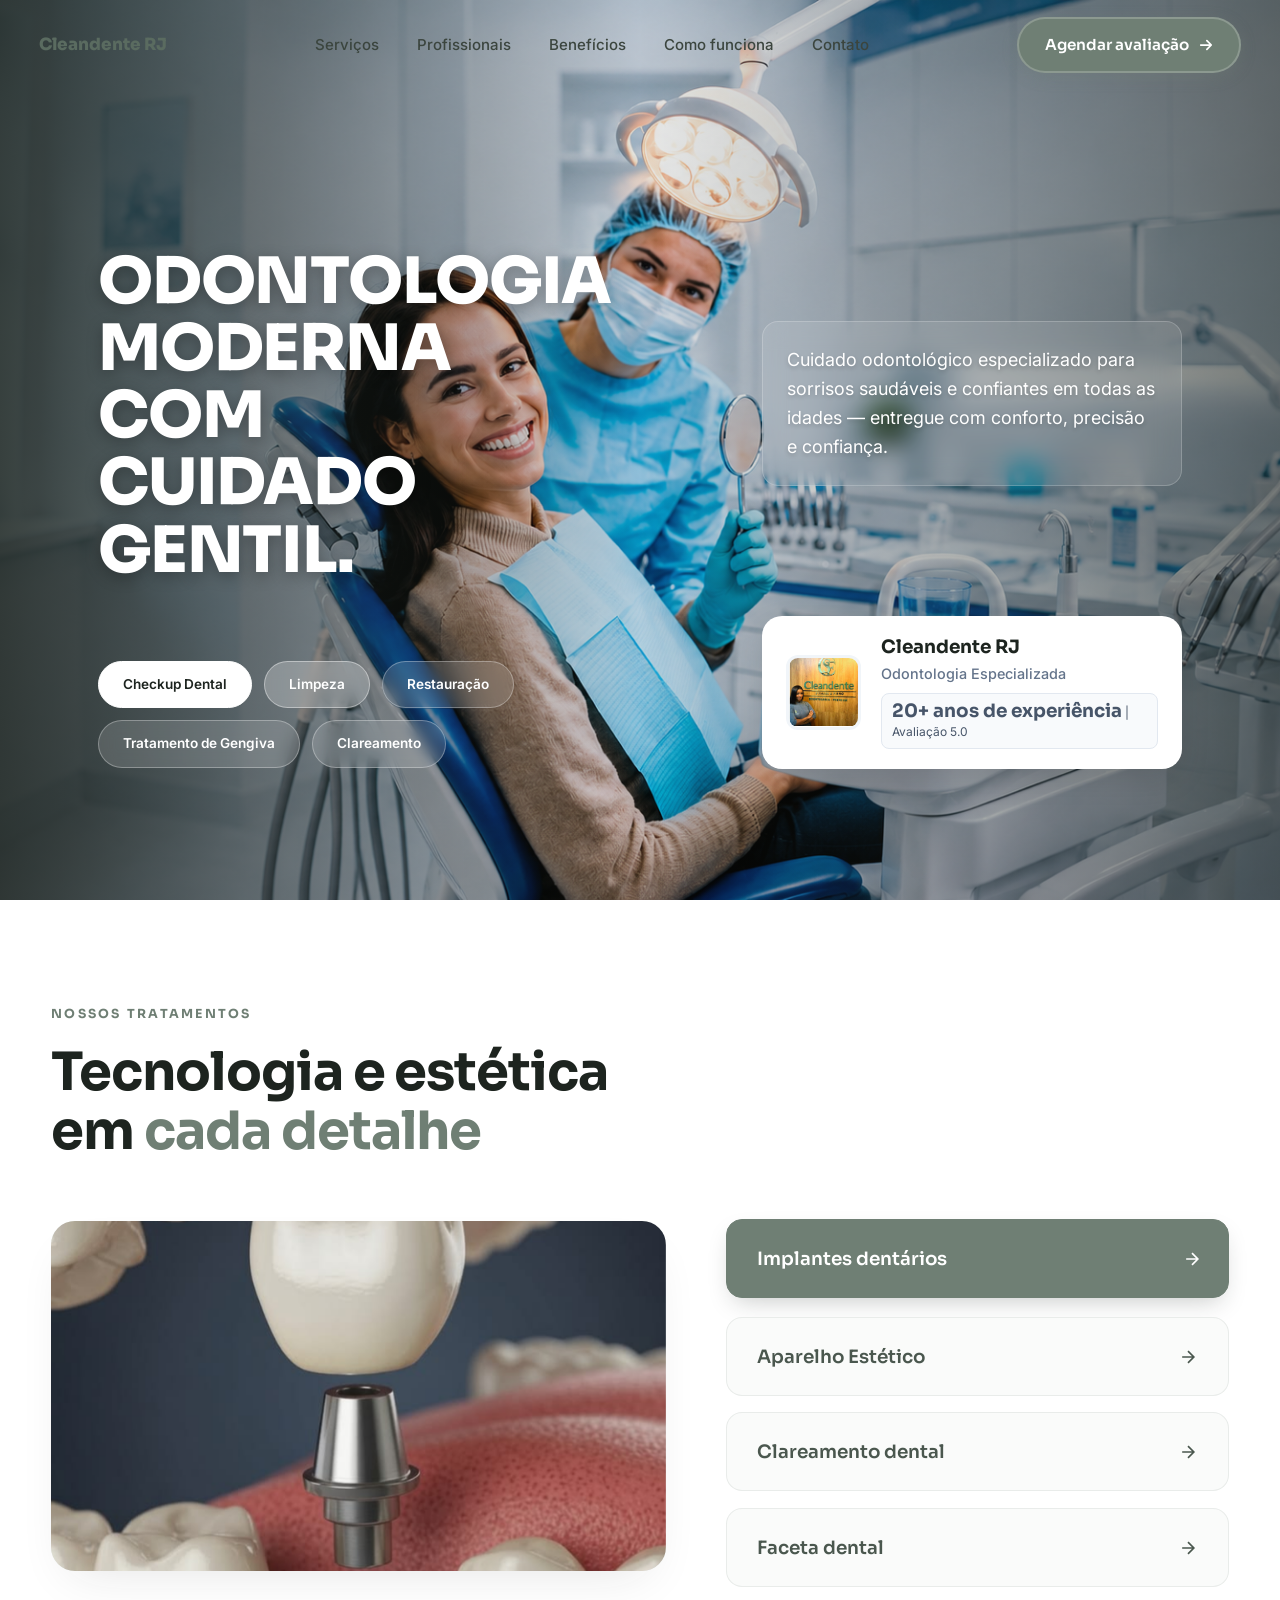
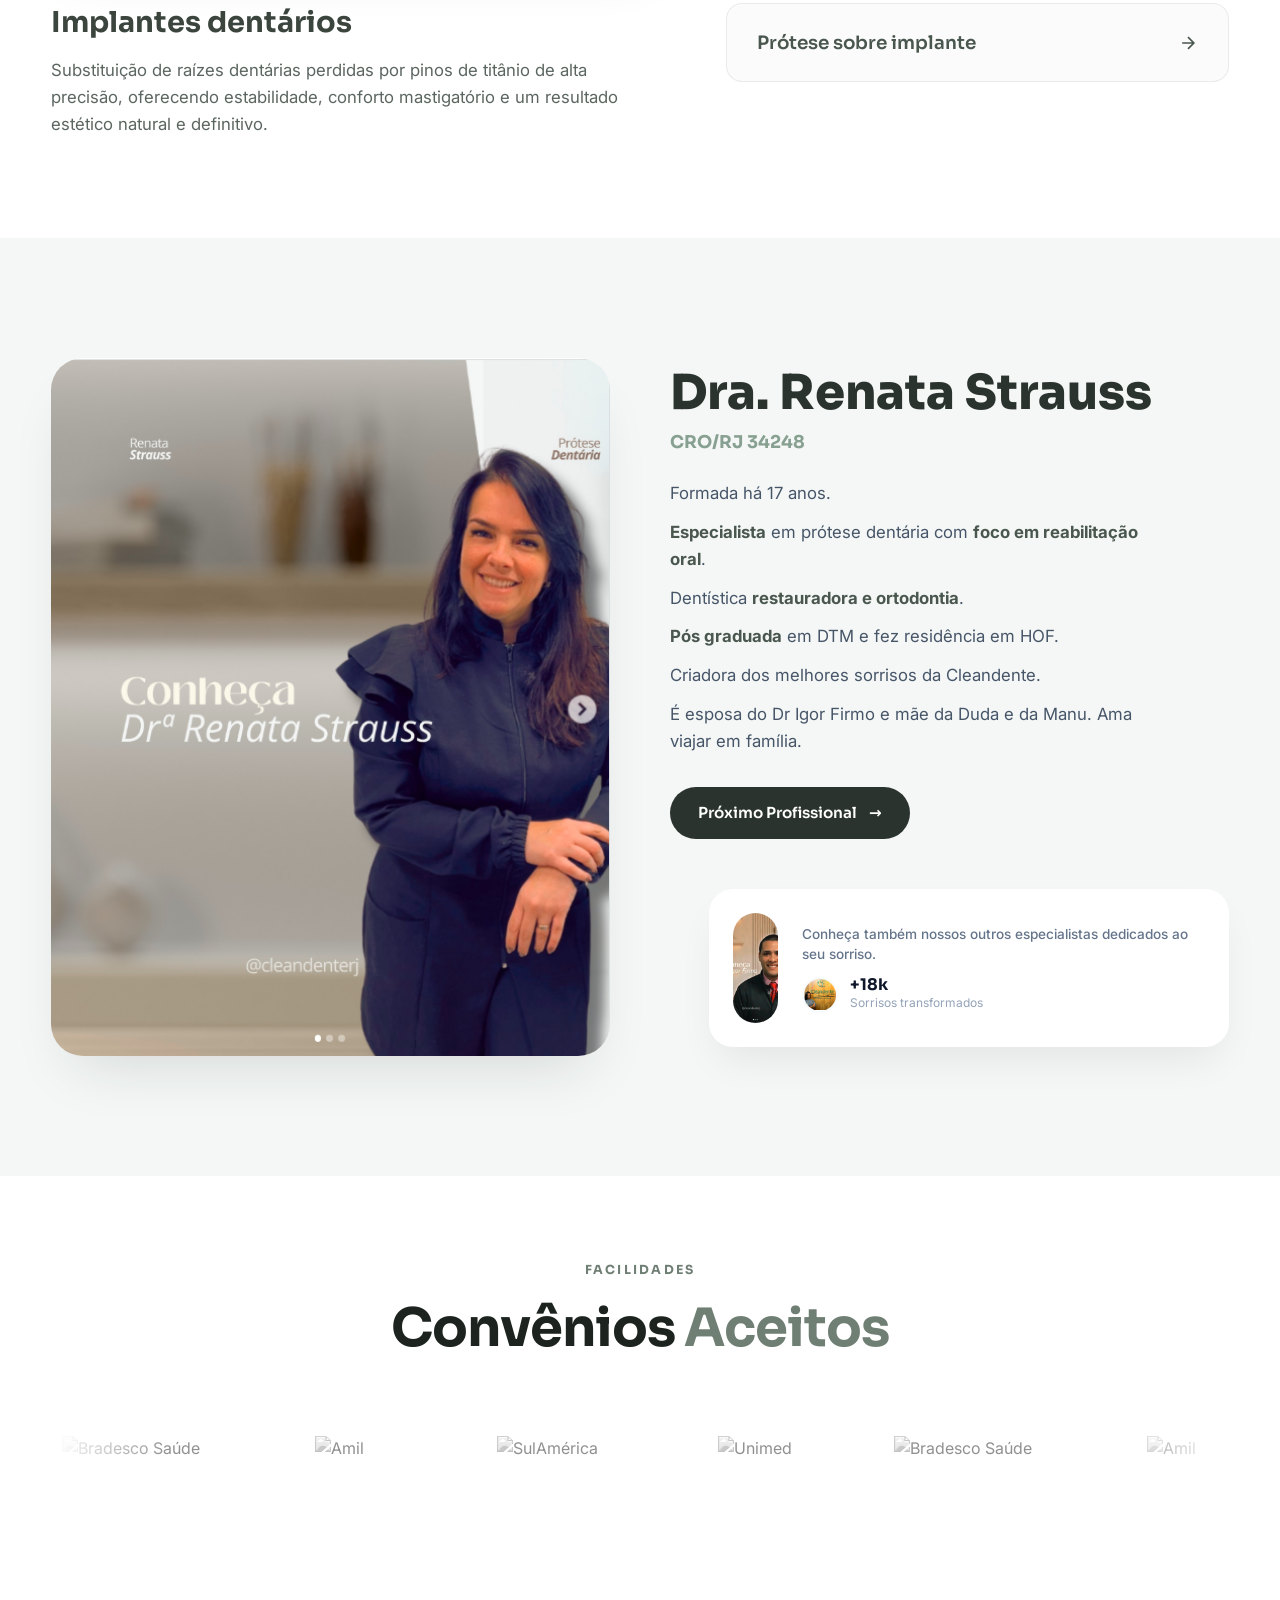
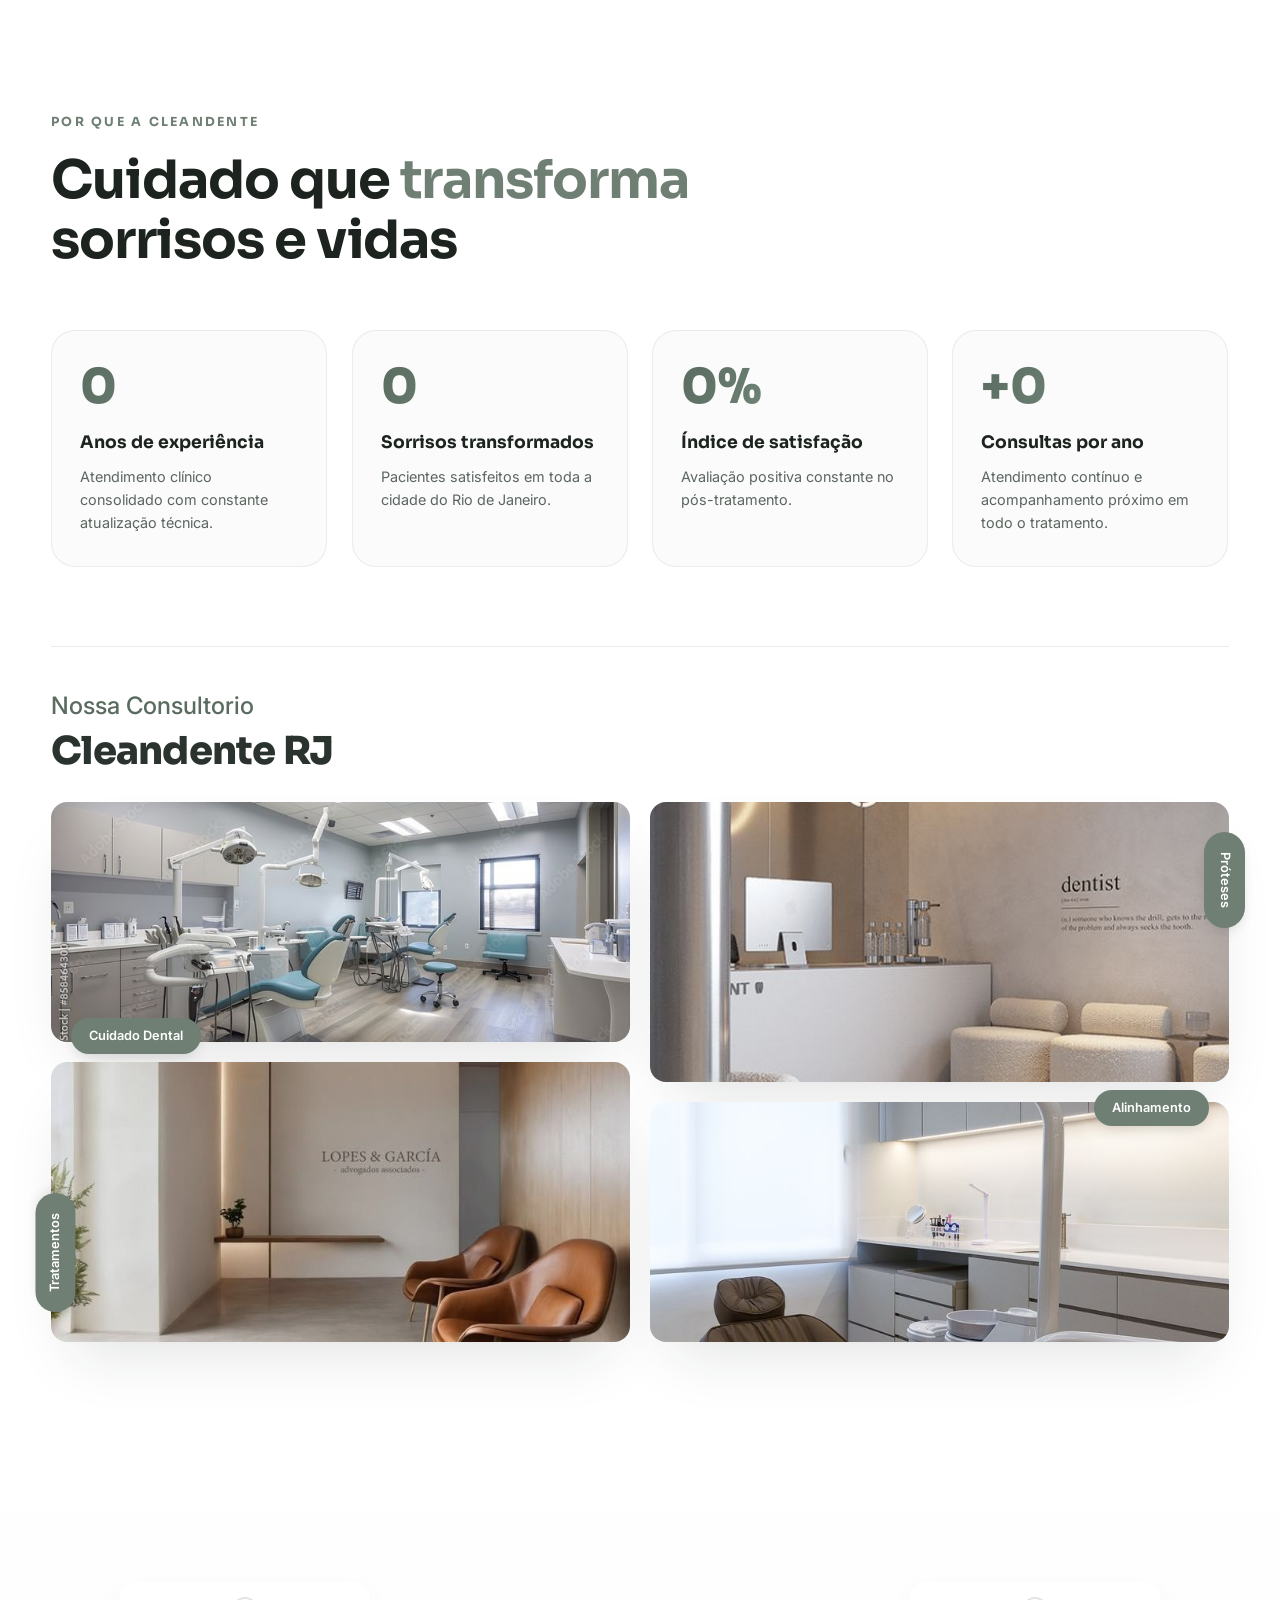
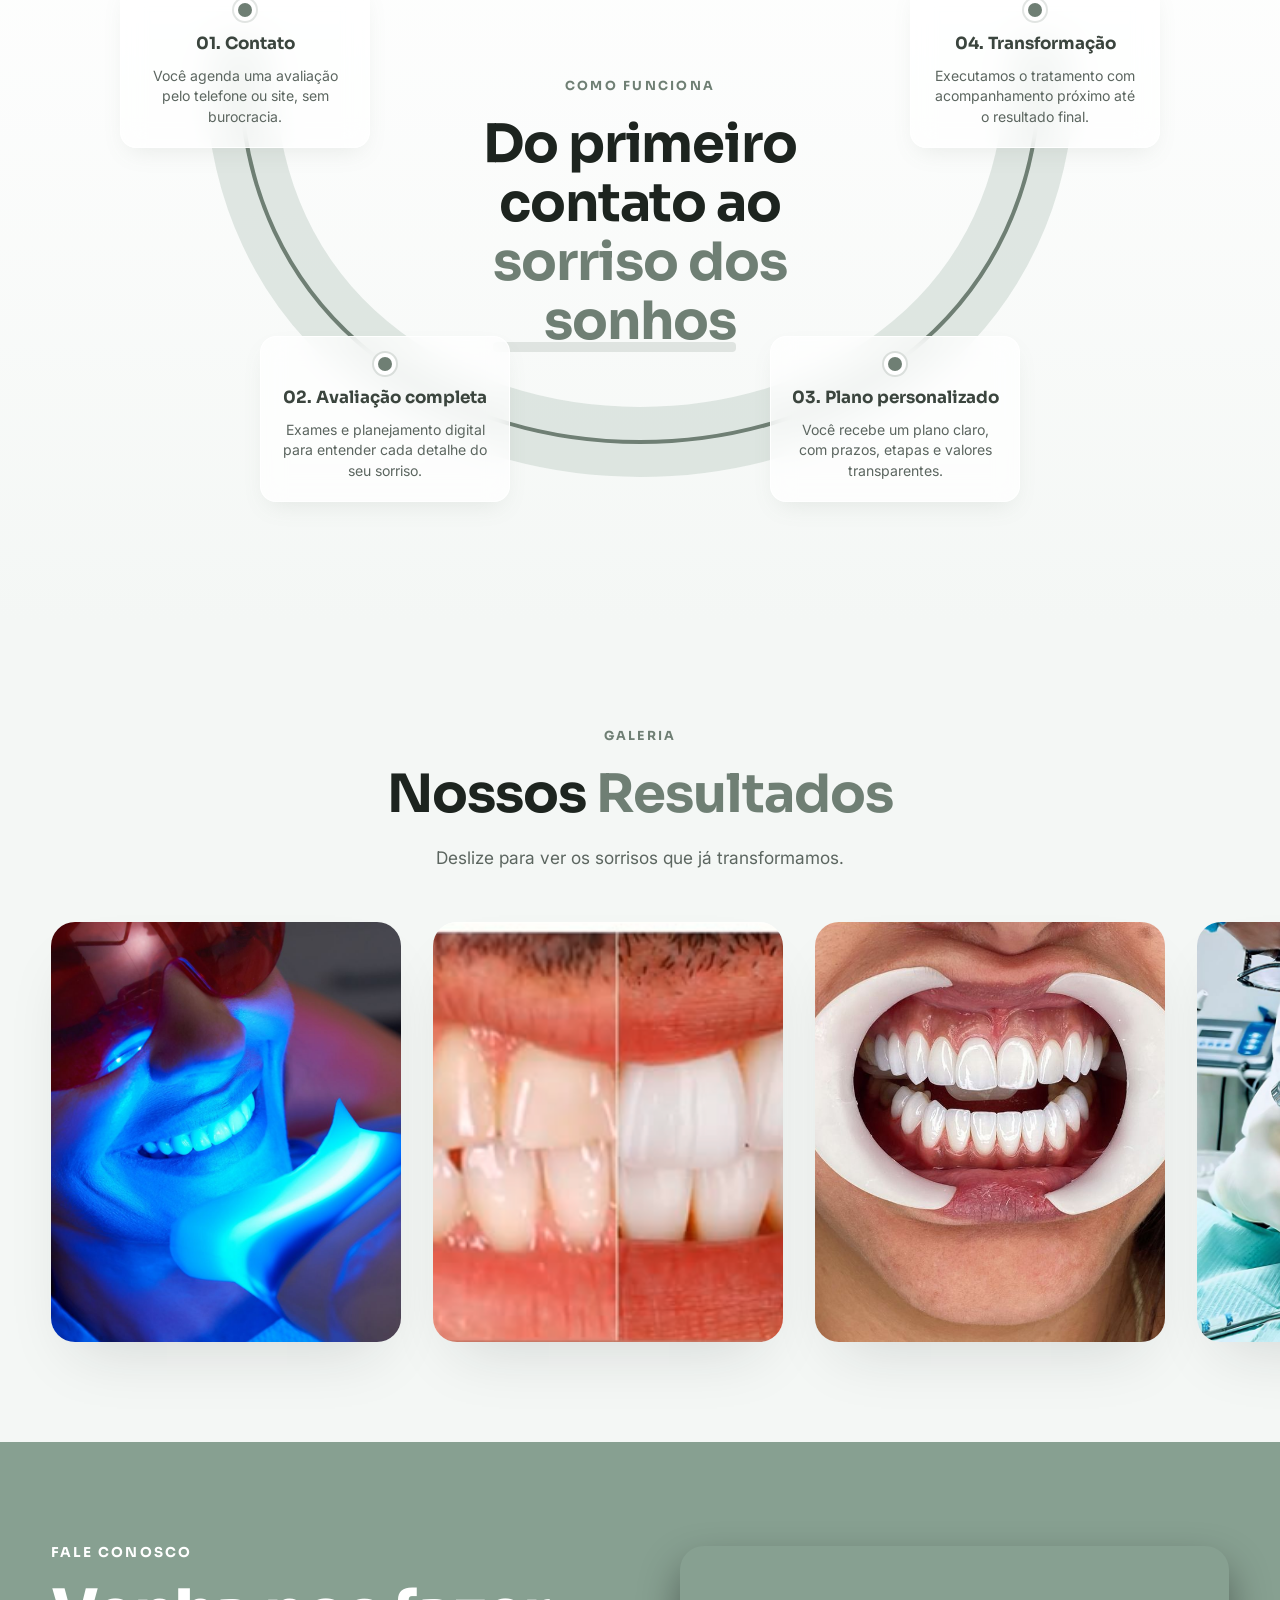
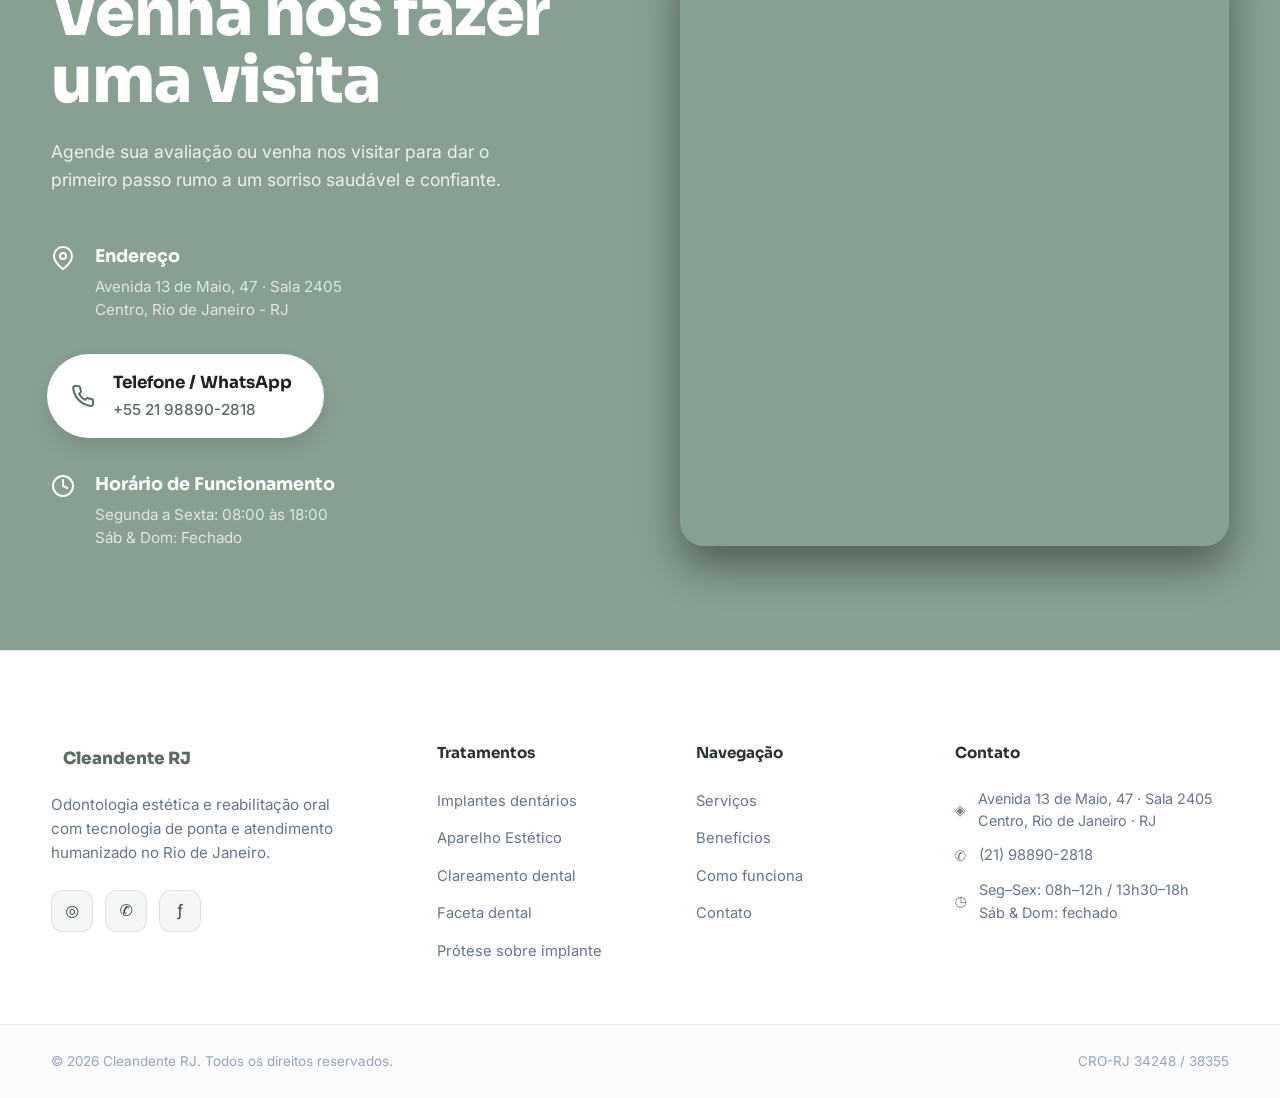
==== commit ff5115f7: "feat: atualiza layout de contato e carrossel de resultados" ====
--- a/index.html
+++ b/index.html
@@ -113,14 +113,18 @@
           <span class="section-eyebrow">Nossos tratamentos</span>
           <h2 class="section-title">Tecnologia e estética<br>em <em>cada detalhe</em></h2>
           <p class="section-sub" data-text-reveal>
-            Do diagnóstico digital à reabilitação completa, oferecemos soluções
-            sob medida para devolver saúde, função e beleza ao seu sorriso.
+     
           </p>
         </div>
 
         <div class="services-showcase">
           
           <div class="services-display" id="services-display">
+            <!-- NOVO: Aviso de Arrastar (Aparece só no mobile) -->
+            <div class="swipe-hint">
+              <svg viewBox="0 0 24 24" fill="none" stroke="currentColor" stroke-width="2" stroke-linecap="round" stroke-linejoin="round"><path d="M9 5l-7 7 7 7M15 5l7 7-7 7"/></svg>
+              <span>Arraste para ver mais</span>
+            </div>
             <div class="sd-image-wrapper">
               <img src="fotos/implante1.jpg" alt="Implantes dentários" id="sd-image">
             </div>
@@ -183,6 +187,10 @@
           <!-- LADO ESQUERDO: Foto Principal -->
           <div class="team-image-col reveal">
             <div class="team-main-img-wrapper">
+              <div class="swipe-hint">
+                <svg viewBox="0 0 24 24" fill="none" stroke="currentColor" stroke-width="2" stroke-linecap="round" stroke-linejoin="round"><path d="M9 5l-7 7 7 7M15 5l7 7-7 7"/></svg>
+                <span>Arraste para o lado</span>
+              </div>
               <img src="fotos/renata.png" alt="Dra. Renata Strauss" id="team-main-img">
             </div>
           </div>
@@ -301,14 +309,7 @@
               <span class="ng-subtitle">Nossa Consultorio</span>
               <h2 class="ng-title">Cleandente RJ</h2>
             </div>
-            <div class="ng-vision-area">
-              <h3 class="ng-vision-title">Nossa Visão</h3>
-              <p class="ng-vision-desc">Na Cleandente RJ, nossa visão é unir tecnologia avançada com um atendimento acolhedor para criar um espaço seguro. Nosso objetivo é inspirar sorrisos saudáveis e confiantes por meio de inovação e tratamentos personalizados.</p>
-              <div class="ng-dots">
-                <span class="ng-dot active" aria-hidden="true"></span>
-                <span class="ng-dot" aria-hidden="true"></span>
-                <span class="ng-dot" aria-hidden="true"></span>
-              </div>
+           
             </div>
           </div>
 
@@ -402,36 +403,108 @@
         </div>
       </div>
     </section>
-
-    <!-- ============ CTA FINAL ============ -->
-    <section class="section cta-final" id="contato">
+    
+    <!-- ============ NOSSOS RESULTADOS (SCROLL HORIZONTAL) ============ -->
+    <section class="section resultados-horizontal" id="resultados">
       <div class="container">
-        <div class="cta-card reveal">
-          <div class="cta-glow" aria-hidden="true"></div>
-          <span class="section-eyebrow cta-eyebrow">Agende sua avaliação</span>
-          <h2 class="cta-title">Seu novo sorriso<br>começa <em>hoje</em></h2>
-          <p class="cta-sub">
-            Fale com a equipe da Cleandente RJ e dê o primeiro passo
-            para um sorriso saudável, bonito e confiante.
+        <div class="section-head reveal-group" style="text-align: center; margin: 0 auto 50px;">
+          <span class="section-eyebrow">Galeria</span>
+          <h2 class="section-title">Nossos <em>Resultados</em></h2>
+          <p class="section-sub" style="margin: 20px auto 0;">Deslize para ver os sorrisos que já transformamos.</p>
+        </div>
+      </div>
+
+      <!-- Wrapper do Carrossel (Onde a mágica do Pin acontece) -->
+      <div class="hr-wrapper">
+        <div class="hr-track">
+          
+          <!-- Fotos da Galeria (Mesmo tamanho dos cards) -->
+          <div class="hr-card">
+            <img src="fotos/clareamento.jpg" alt="Resultado Clareamento" loading="lazy">
+          </div>
+          
+          <div class="hr-card">
+            <img src="fotos/faceta.png" alt="Resultado Faceta" loading="lazy">
+          </div>
+          
+          <div class="hr-card">
+            <img src="fotos/sorriso.jpg" alt="Resultado Implante" loading="lazy">
+          </div>
+          
+          <div class="hr-card">
+            <img src="fotos/faceta.jpg" alt="Resultado Faceta 2" loading="lazy">
+          </div>
+          
+          <div class="hr-card">
+            <img src="fotos/aparelho.jpg" alt="Resultado Aparelho" loading="lazy">
+          </div>
+
+          <div class="hr-card">
+            <img src="fotos/consultorio.jpg" alt="Consultório" loading="lazy">
+          </div>
+
+        </div>
+      </div>
+    </section>
+  <!-- ============ CONTATO ============ -->
+    <section class="section dark-contact" id="contato">
+      <div class="container contact-grid">
+        
+        <!-- Lado Esquerdo: Textos e Informações -->
+        <div class="contact-content reveal">
+          <span class="contact-eyebrow">Fale Conosco</span>
+          <h2 class="contact-title">Venha nos fazer<br>uma visita</h2>
+          <p class="contact-sub">
+            Agende sua avaliação ou venha nos visitar para dar o primeiro passo rumo a um sorriso saudável e confiante.
           </p>
-          <div class="cta-actions">
-          <a href="https://wa.me/5521988902818?text=Olá!%20Gostaria%20de%20agendar%20uma%20avaliação." class="btn btn-light btn-lg" target="_blank" rel="noopener noreferrer" data-magnetic>
-              <svg width="16" height="16" viewBox="0 0 16 16" fill="none" aria-hidden="true"><path d="M2 3.5C2 2.7 2.7 2 3.5 2h2l1.5 3-1.8 1.3a9.5 9.5 0 0 0 4.5 4.5L11 9l3 1.5v2c0 .8-.7 1.5-1.5 1.5A11.5 11.5 0 0 1 2 3.5Z" stroke="currentColor" stroke-width="1.6"/></svg>
-              (21) 98890-2818
-            </a>
-            <a href="#como-funciona" class="btn btn-outline-light btn-lg" data-scroll-link>
-              Conhecer o processo
-              <svg width="14" height="14" viewBox="0 0 16 16" fill="none" aria-hidden="true"><path d="M2 8h11M9 3l5 5-5 5" stroke="currentColor" stroke-width="2" stroke-linecap="round" stroke-linejoin="round"/></svg>
-            </a>
-          </div>
-          <div class="cta-meta">
-            <span><b>Local:</b> Avenida 13 de Maio, 47 · Sala 2405 · Centro, Rio de Janeiro</span>
-            <span><b>Horário:</b> Seg a Sex · 08h–12h &amp; 13h30–18h</span>
-          </div>
-        </div>
-      </div>
-    </section>
-  </main>
+
+          <div class="contact-info-list">
+            <!-- Endereço -->
+            <div class="ci-item">
+              <div class="ci-icon">
+                <svg width="24" height="24" viewBox="0 0 24 24" fill="none" stroke="currentColor" stroke-width="2" stroke-linecap="round" stroke-linejoin="round"><path d="M21 10c0 7-9 13-9 13s-9-6-9-13a9 9 0 0 1 18 0z"></path><circle cx="12" cy="10" r="3"></circle></svg>
+              </div>
+              <div class="ci-text">
+                <strong>Endereço</strong>
+                <span>Avenida 13 de Maio, 47 · Sala 2405<br>Centro, Rio de Janeiro - RJ</span>
+              </div>
+            </div>
+            
+            <!-- WhatsApp -->
+            <!-- WhatsApp (Botão Inteiro) -->
+<a href="https://wa.me/5521988902818?text=Olá!" target="_blank" rel="noopener noreferrer" class="wpp-contact-btn">
+  <div class="ci-icon">
+    <svg width="24" height="24" viewBox="0 0 24 24" fill="none" stroke="currentColor" stroke-width="2" stroke-linecap="round" stroke-linejoin="round">
+      <path d="M22 16.92v3a2 2 0 0 1-2.18 2 19.79 19.79 0 0 1-8.63-3.07 19.5 19.5 0 0 1-6-6 19.79 19.79 0 0 1-3.07-8.67A2 2 0 0 1 4.11 2h3a2 2 0 0 1 2 1.72 12.84 12.84 0 0 0 .7 2.81 2 2 0 0 1-.45 2.11L8.09 9.91a16 16 0 0 0 6 6l1.27-1.27a2 2 0 0 1 2.11-.45 12.84 12.84 0 0 0 2.81.7A2 2 0 0 1 22 16.92z"></path>
+    </svg>
+  </div>
+  <div class="ci-text">
+    <strong>Telefone / WhatsApp</strong>
+    <span>+55 21 98890-2818</span>
+  </div>
+</a>
+
+            <!-- Horários -->
+            <div class="ci-item">
+              <div class="ci-icon">
+                <svg width="24" height="24" viewBox="0 0 24 24" fill="none" stroke="currentColor" stroke-width="2" stroke-linecap="round" stroke-linejoin="round"><circle cx="12" cy="12" r="10"></circle><polyline points="12 6 12 12 16 14"></polyline></svg>
+              </div>
+              <div class="ci-text">
+                <strong>Horário de Funcionamento</strong>
+                <span>Segunda a Sexta: 08:00 às 18:00<br>Sáb & Dom: Fechado</span>
+              </div>
+            </div>
+          </div>
+        </div>
+
+        <!-- Lado Direito: Mapa Escuro -->
+        <div class="contact-map reveal">
+          <!-- Iframe do Google Maps configurado para a Av 13 de Maio, RJ -->
+          <iframe src="https://www.google.com/maps/embed?pb=!1m18!1m12!1m3!1d3675.356209015112!2d-43.17700208441584!3d-22.90993898501004!2m3!1f0!2f0!3f0!3m2!1i1024!2i768!4f13.1!3m3!1m2!1s0x997f5f8a05bd21%3A0x6e788ebcb5c8a49c!2sAv.%20Treze%20de%20Maio%2C%2047%20-%20Centro%2C%20Rio%20de%20Janeiro%20-%20RJ%2C%2020031-000!5e0!3m2!1spt-BR!2sbr!4v1680000000000!5m2!1spt-BR!2sbr" width="100%" height="100%" style="border:0;" allowfullscreen="" loading="lazy" referrerpolicy="no-referrer-when-downgrade"></iframe>
+        </div>
+
+      </div>
+    </section>
 
   <!-- ============ FOOTER ============ -->
   <footer class="footer">
--- a/css/styles.css
+++ b/css/styles.css
@@ -2,11 +2,22 @@
    1. BASE & SETUP
    ============================================================ */
 html.lenis, html.lenis body { height: auto; }
-.lenis.lenis-smooth { scroll-behavior: auto !important; }
+.lenis.lenis-smooth { 
+  scroll-behavior: auto !important; 
+  scroll-padding-top: 120px;
+}
+
 .lenis.lenis-smooth [data-lenis-prevent] { overscroll-behavior: contain; }
 .lenis.lenis-stopped { overflow: hidden; }
 .lenis.lenis-scrolling iframe { pointer-events: none; }
-[data-text-reveal] .word { overflow: hidden; vertical-align: bottom; }
+[data-text-reveal] .word { 
+  overflow: hidden;
+  vertical-align: bottom;
+  display: inline-flex; 
+}
+.char {
+  transform-origin: bottom;
+}
 
 :root {
   --sage-50: #f4f7f5;
@@ -43,6 +54,7 @@
 
 *, *::before, *::after { box-sizing: border-box; margin: 0; padding: 0; }
 html { scroll-behavior: auto; }
+
 body { font-family: var(--font-body); color: var(--ink); background: var(--white); line-height: 1.6; -webkit-font-smoothing: antialiased; overflow-x: hidden; }
 img, svg { display: block; max-width: 100%; }
 a { text-decoration: none; color: inherit; }
@@ -229,10 +241,19 @@
 /* ============================================================
    6. SERVIÇOS
    ============================================================ */
-.servicos { background: var(--white); }
+.servicos { 
+  background: var(--white); 
+  padding-top: 100px;
+  padding-bottom: 100px;
+}
 .services-showcase { display: grid; grid-template-columns: 1.1fr 0.9fr; gap: 60px; align-items: flex-start; margin-top: 40px; }
-.services-display { display: flex; flex-direction: column; position: sticky; top: 120px; }
-.sd-image-wrapper { width: 100%; height: 380px; border-radius: var(--radius-lg); overflow: hidden; box-shadow: var(--shadow-soft); background: var(--sage-100); position: relative; transition: all 0.5s var(--ease-premium); }
+.services-display { 
+  display: flex; 
+  flex-direction: column; 
+  position: sticky; 
+  top: 110px;
+}
+.sd-image-wrapper { width: 100%; height: 350px; border-radius: var(--radius-lg); overflow: hidden; box-shadow: var(--shadow-soft); background: var(--sage-100); position: relative; transition: all 0.5s var(--ease-premium); }
 .sd-image-wrapper:hover { box-shadow: var(--shadow-card); transform: translateY(-2px); }
 .sd-image-wrapper img { width: 100%; height: 100%; object-fit: cover; display: block; will-change: transform, opacity; transition: all 0.6s var(--ease-premium); }
 .sd-image-wrapper:hover img { transform: scale(1.03); }
@@ -412,10 +433,6 @@
   transform: translateY(-4px);
 }
 
-/* 
-  Alturas Ajustadas para Formato Mais "Quadradinho" 
-  (Deixando-as mais próximas uma da outra)
-*/
 .ng-item-short { height: 240px; } 
 .ng-item-tall { height: 280px; }  
 
@@ -512,26 +529,104 @@
 .cta-meta b { color: #fff; }
 
 /* ============================================================
-   10. FOOTER
-   ============================================================ */
-.footer { background: var(--sage-950); color: rgba(255,255,255,.75); padding: 90px 0 0; }
-.footer-grid { display: grid; grid-template-columns: 1.6fr 1fr 1fr 1.3fr; gap: 48px; padding-bottom: 60px; }
-.footer .nav-logo { color: #fff; }
-.footer .nav-logo strong { color: #cfe0d6; }
-.footer-brand p { margin: 20px 0 24px; font-size: .95rem; max-width: 300px; color: rgba(255,255,255,.6); }
+   10. FOOTER (FUNDO BRANCO)
+   ============================================================ */
+.footer { 
+  background: var(--white); 
+  color: #5c6660; 
+  padding: 90px 0 0; 
+  border-top: 1px solid rgba(111, 127, 116, 0.15);
+}
+.footer-grid { 
+  display: grid; 
+  grid-template-columns: 1.6fr 1fr 1fr 1.3fr; 
+  gap: 48px; 
+  padding-bottom: 60px; 
+}
+.footer .nav-logo { color: var(--ink); }
+.footer .nav-logo strong { color: var(--sage-600); }
+.footer-brand p { 
+  margin: 20px 0 24px; 
+  font-size: .95rem; 
+  max-width: 300px; 
+  color: #64748b; 
+}
 .footer-social { display: flex; gap: 12px; }
-.footer-social a { width: 42px; height: 42px; border-radius: 12px; display: grid; place-items: center; background: rgba(255,255,255,.08); border: 1px solid rgba(255,255,255,.1); transition: all 0.5s var(--ease-premium); }
-.footer-social a:hover { transform: translateY(-3px) scale(1.05); background: var(--sage-500); border-color: var(--sage-500); box-shadow: 0 10px 25px -5px rgba(111, 127, 116, 0.4); }
-.footer-col h5 { font-family: var(--font-display); font-size: .95rem; font-weight: 700; color: #fff; margin-bottom: 22px; }
+.footer-social a { 
+  width: 42px; 
+  height: 42px; 
+  border-radius: 12px; 
+  display: grid; 
+  place-items: center; 
+  background: var(--sage-50); 
+  border: 1px solid rgba(111, 127, 116, 0.18); 
+  color: var(--sage-800);
+  transition: all 0.5s var(--ease-premium); 
+}
+.footer-social a:hover { 
+  transform: translateY(-3px) scale(1.05); 
+  background: var(--sage-500); 
+  border-color: var(--sage-500); 
+  color: #fff;
+  box-shadow: 0 10px 25px -5px rgba(111, 127, 116, 0.35); 
+}
+.footer-col h5 { 
+  font-family: var(--font-display); 
+  font-size: .95rem; 
+  font-weight: 700; 
+  color: var(--sage-900); 
+  margin-bottom: 22px; 
+}
 .footer-col ul { display: flex; flex-direction: column; gap: 12px; }
-.footer-col ul a { font-size: .92rem; color: rgba(255,255,255,.6); transition: all 0.3s ease; position: relative; }
-.footer-col ul a:hover { color: #cfe0d6; padding-left: 6px; }
-.footer-contact li { display: flex; gap: 12px; font-size: .9rem; line-height: 1.55; color: rgba(255,255,255,.6); }
-.footer-contact li span { color: #a8d5b6; align-self: center; }
-.footer-bottom { border-top: 1px solid rgba(255,255,255,.1); padding: 26px 0; }
-.footer-bottom-inner { display: flex; justify-content: space-between; gap: 16px; flex-wrap: wrap; font-size: .84rem; color: rgba(255,255,255,.45); }
-.footer-wpp-link { background: rgba(255, 255, 255, 0.08); border: 1px solid rgba(255, 255, 255, 0.12); padding: 6px 14px; border-radius: 8px; color: rgba(255,255,255,.75); transition: all 0.5s var(--ease-premium); }
-.footer-wpp-link:hover { background: var(--sage-500); border-color: var(--sage-500); color: #fff; transform: translateY(-2px); box-shadow: 0 10px 25px -5px rgba(111, 127, 116, 0.4); }
+.footer-col ul a { 
+  font-size: .92rem; 
+  color: #64748b; 
+  transition: all 0.3s ease; 
+  position: relative; 
+}
+.footer-col ul a:hover { 
+  color: var(--sage-600); 
+  padding-left: 6px; 
+}
+.footer-contact li { 
+  display: flex; 
+  gap: 12px; 
+  font-size: .9rem; 
+  line-height: 1.55; 
+  color: #64748b; 
+}
+.footer-contact li span { 
+  color: var(--sage-500); 
+  align-self: center; 
+}
+.footer-bottom { 
+  border-top: 1px solid rgba(111, 127, 116, 0.12); 
+  padding: 26px 0; 
+  background: var(--cream);
+}
+.footer-bottom-inner { 
+  display: flex; 
+  justify-content: space-between; 
+  gap: 16px; 
+  flex-wrap: wrap; 
+  font-size: .84rem; 
+  color: #94a3b8; 
+}
+.footer-wpp-link { 
+  background: var(--sage-50); 
+  border: 1px solid rgba(111, 127, 116, 0.2); 
+  padding: 6px 14px; 
+  border-radius: 8px; 
+  color: var(--sage-800); 
+  transition: all 0.5s var(--ease-premium); 
+}
+.footer-wpp-link:hover { 
+  background: var(--sage-500); 
+  border-color: var(--sage-500); 
+  color: #fff; 
+  transform: translateY(-2px); 
+  box-shadow: 0 10px 25px -5px rgba(111, 127, 116, 0.3); 
+}
 
 /* ============================================================
    SUAVIZAÇÃO GERAL DE EFEITOS
@@ -594,7 +689,6 @@
   .ng-header { gap: 20px; }
   .ng-grid { gap: 16px; }
   .ng-col { gap: 16px; }
-  /* No mobile, ajustamos as alturas para parecerem quadrados perfeitos com base na largura da tela */
   .ng-item-short { height: 200px; }
   .ng-item-tall { height: 220px; }
   
@@ -643,6 +737,7 @@
   font-size: 0.88rem !important;
   white-space: nowrap !important;
 }
+
 /* ============================================================
    NOSSOS PROFISSIONAIS (SLIDER INTERATIVO)
    ============================================================ */
@@ -658,7 +753,7 @@
 .team-image-col { width: 100%; }
 .team-main-img-wrapper {
   width: 100%;
-  aspect-ratio: 4 / 5; /* Formato retrato igual a referência */
+  aspect-ratio: 4 / 5;
   border-radius: 32px;
   overflow: hidden;
   box-shadow: var(--shadow-card);
@@ -708,7 +803,7 @@
 
 /* Botão Próximo */
 .team-next-btn {
-  background: #2b332e; /* Botão escuro */
+  background: #2b332e;
   color: #fff;
   font-family: var(--font-display);
   font-weight: 600;
@@ -736,13 +831,13 @@
   gap: 24px;
   box-shadow: 0 20px 40px -10px rgba(0,0,0,0.08);
   max-width: 520px;
-  align-self: flex-end; /* Alinha a direita igual a foto */
+  align-self: flex-end;
 }
 .preview-images { display: flex; gap: 8px; flex-shrink: 0; }
 .pill-img {
   width: 45px;
   height: 110px;
-  border-radius: 99px; /* Formato Pílula */
+  border-radius: 99px;
   overflow: hidden;
 }
 .pill-img img { width: 100%; height: 100%; object-fit: cover; }
@@ -758,8 +853,254 @@
 /* Responsivo Nossos Profissionais */
 @media (max-width: 992px) {
   .team-container { grid-template-columns: 1fr; gap: 40px; }
-  .team-main-img-wrapper { aspect-ratio: 1 / 1; } /* Foto fica quadrada no mobile */
+  .team-main-img-wrapper { aspect-ratio: 1 / 1; }
   .team-preview-card { align-self: flex-start; max-width: 100%; flex-direction: column; align-items: flex-start; }
   .preview-images { width: 100%; height: 100px; }
   .pill-img { width: 50%; height: 100%; }
+}
+
+/* ============================================================
+   9. CONTATO (DARK MAP SECTION)
+   ============================================================ */
+.dark-contact {
+  background-color: var(--sage-400); /* Fundo verde igual ao da navbar */
+  color: #ffffff;
+  padding: 100px 0;
+  border-bottom: 1px solid rgba(255,255,255,0.05);
+}
+.contact-grid {
+  display: grid;
+  grid-template-columns: 1fr 1fr;
+  gap: 80px;
+  align-items: center;
+}
+.contact-content {
+  display: flex;
+  flex-direction: column;
+}
+.contact-eyebrow {
+  display: inline-block;
+  font-family: var(--font-display);
+  font-size: 0.85rem;
+  font-weight: 700;
+  letter-spacing: 0.15em;
+  text-transform: uppercase;
+  color: #ffffff;
+  margin-bottom: 16px;
+}
+.contact-title {
+  font-family: var(--font-display);
+  font-size: clamp(2.5rem, 5vw, 4.5rem);
+  font-weight: 800;
+  line-height: 1.05;
+  margin-bottom: 24px;
+  letter-spacing: -0.02em;
+}
+.contact-sub {
+  font-size: 1.1rem;
+  color: rgba(255,255,255,.85);
+  line-height: 1.6;
+  margin-bottom: 48px;
+  max-width: 480px;
+}
+.contact-info-list {
+  display: flex;
+  flex-direction: column;
+  gap: 32px;
+}
+.ci-item {
+  display: flex;
+  gap: 20px;
+  align-items: flex-start;
+}
+.ci-icon {
+  color: #ffffff;
+  flex-shrink: 0;
+  margin-top: 4px;
+}
+.ci-text {
+  display: flex;
+  flex-direction: column;
+  gap: 6px;
+}
+.ci-text strong {
+  font-family: var(--font-display);
+  font-size: 1.1rem;
+  font-weight: 700;
+  color: #ffffff;
+}
+.ci-text span {
+  font-size: 0.95rem;
+  color: rgba(255,255,255,.75);
+  line-height: 1.5;
+}
+
+/* Botão WhatsApp em formato de pílula redonda com fundo branco */
+.wpp-contact-btn {
+  display: inline-flex;
+  gap: 18px;
+  align-items: center;
+  background-color: #ffffff;
+  padding: 16px 32px 16px 24px;
+  border-radius: 9999px;
+  text-decoration: none;
+  cursor: pointer;
+  width: fit-content;
+  box-shadow: 0 10px 25px -5px rgba(0, 0, 0, 0.15);
+  transition: all 0.4s var(--ease-premium);
+  margin-left: -4px;
+}
+
+.wpp-contact-btn:hover {
+  transform: translateY(-4px);
+  box-shadow: 0 15px 35px -5px rgba(0, 0, 0, 0.25);
+}
+
+.wpp-contact-btn .ci-icon {
+  color: var(--sage-600) !important;
+  margin-top: 0 !important;
+}
+
+.wpp-contact-btn .ci-text {
+  gap: 2px;
+}
+
+.wpp-contact-btn .ci-text strong {
+  color: var(--ink) !important;
+  font-size: 1.05rem;
+}
+
+.wpp-contact-btn .ci-text span {
+  color: var(--sage-600) !important;
+  font-size: 0.95rem;
+  font-weight: 500;
+}
+
+/* Container do Mapa */
+.contact-map {
+  width: 100%;
+  height: 600px;
+  border-radius: 24px;
+  overflow: hidden;
+  box-shadow: 0 20px 40px rgba(0,0,0,0.4);
+}
+
+.contact-map iframe {
+  width: 100%;
+  height: 100%;
+  object-fit: cover;
+}
+
+/* Responsividade do Contato */
+@media (max-width: 992px) {
+  .contact-grid {
+    grid-template-columns: 1fr;
+    gap: 50px;
+  }
+  .contact-map {
+    height: 450px;
+  }
+}
+@media (max-width: 768px) {
+  .contact-map {
+    height: 350px;
+  }
+}
+
+/* ============================================================
+   NOSSOS RESULTADOS (SCROLL HORIZONTAL)
+   ============================================================ */
+.resultados-horizontal {
+  background: var(--sage-50);
+  overflow: hidden;
+  display: block;
+  min-height: auto;
+  padding: 100px 0;
+}
+
+.hr-wrapper {
+  width: 100%;
+  position: relative;
+  padding-left: calc((100% - min(var(--container), 92%)) / 2);
+}
+
+.hr-track {
+  display: flex;
+  gap: 32px;
+  width: max-content;
+  padding-right: 50vw;
+}
+
+.hr-card {
+  width: 350px;
+  height: 420px;
+  border-radius: var(--radius-lg);
+  overflow: hidden;
+  box-shadow: var(--shadow-card);
+  flex-shrink: 0;
+  background: var(--white);
+}
+
+.hr-card img {
+  width: 100%;
+  height: 100%;
+  object-fit: cover;
+  transition: transform 0.8s var(--ease-premium);
+}
+
+.hr-card:hover img {
+  transform: scale(1.05);
+}
+
+/* Responsividade Mobile */
+@media (max-width: 768px) {
+  .hr-track { gap: 20px; padding-right: 80vw; }
+  .hr-card {
+    width: 280px;
+    height: 340px;
+  }
+}
+
+/* ============================================================
+   ANIMAÇÃO DE ARRASTE (SWIPE HINT) NO MOBILE
+   ============================================================ */
+.swipe-hint {
+  display: none;
+  position: absolute;
+  top: 40%;
+  left: 50%;
+  transform: translate(-50%, -50%);
+  background: rgba(29, 36, 31, 0.85);
+  backdrop-filter: blur(8px);
+  color: #fff;
+  padding: 14px 24px;
+  border-radius: 99px;
+  z-index: 50;
+  pointer-events: none;
+  flex-direction: column;
+  align-items: center;
+  gap: 8px;
+  opacity: 0;
+}
+.swipe-hint svg {
+  width: 32px;
+  height: 32px;
+  animation: swipeAnim 1.5s infinite ease-in-out;
+}
+.swipe-hint span {
+  font-size: 0.85rem;
+  font-weight: 600;
+  font-family: var(--font-display);
+  white-space: nowrap;
+}
+@keyframes swipeAnim {
+  0%, 100% { transform: translateX(0); }
+  25% { transform: translateX(-12px); }
+  75% { transform: translateX(12px); }
+}
+
+@media (max-width: 992px) {
+  .swipe-hint {
+    display: flex;
+  }
 }
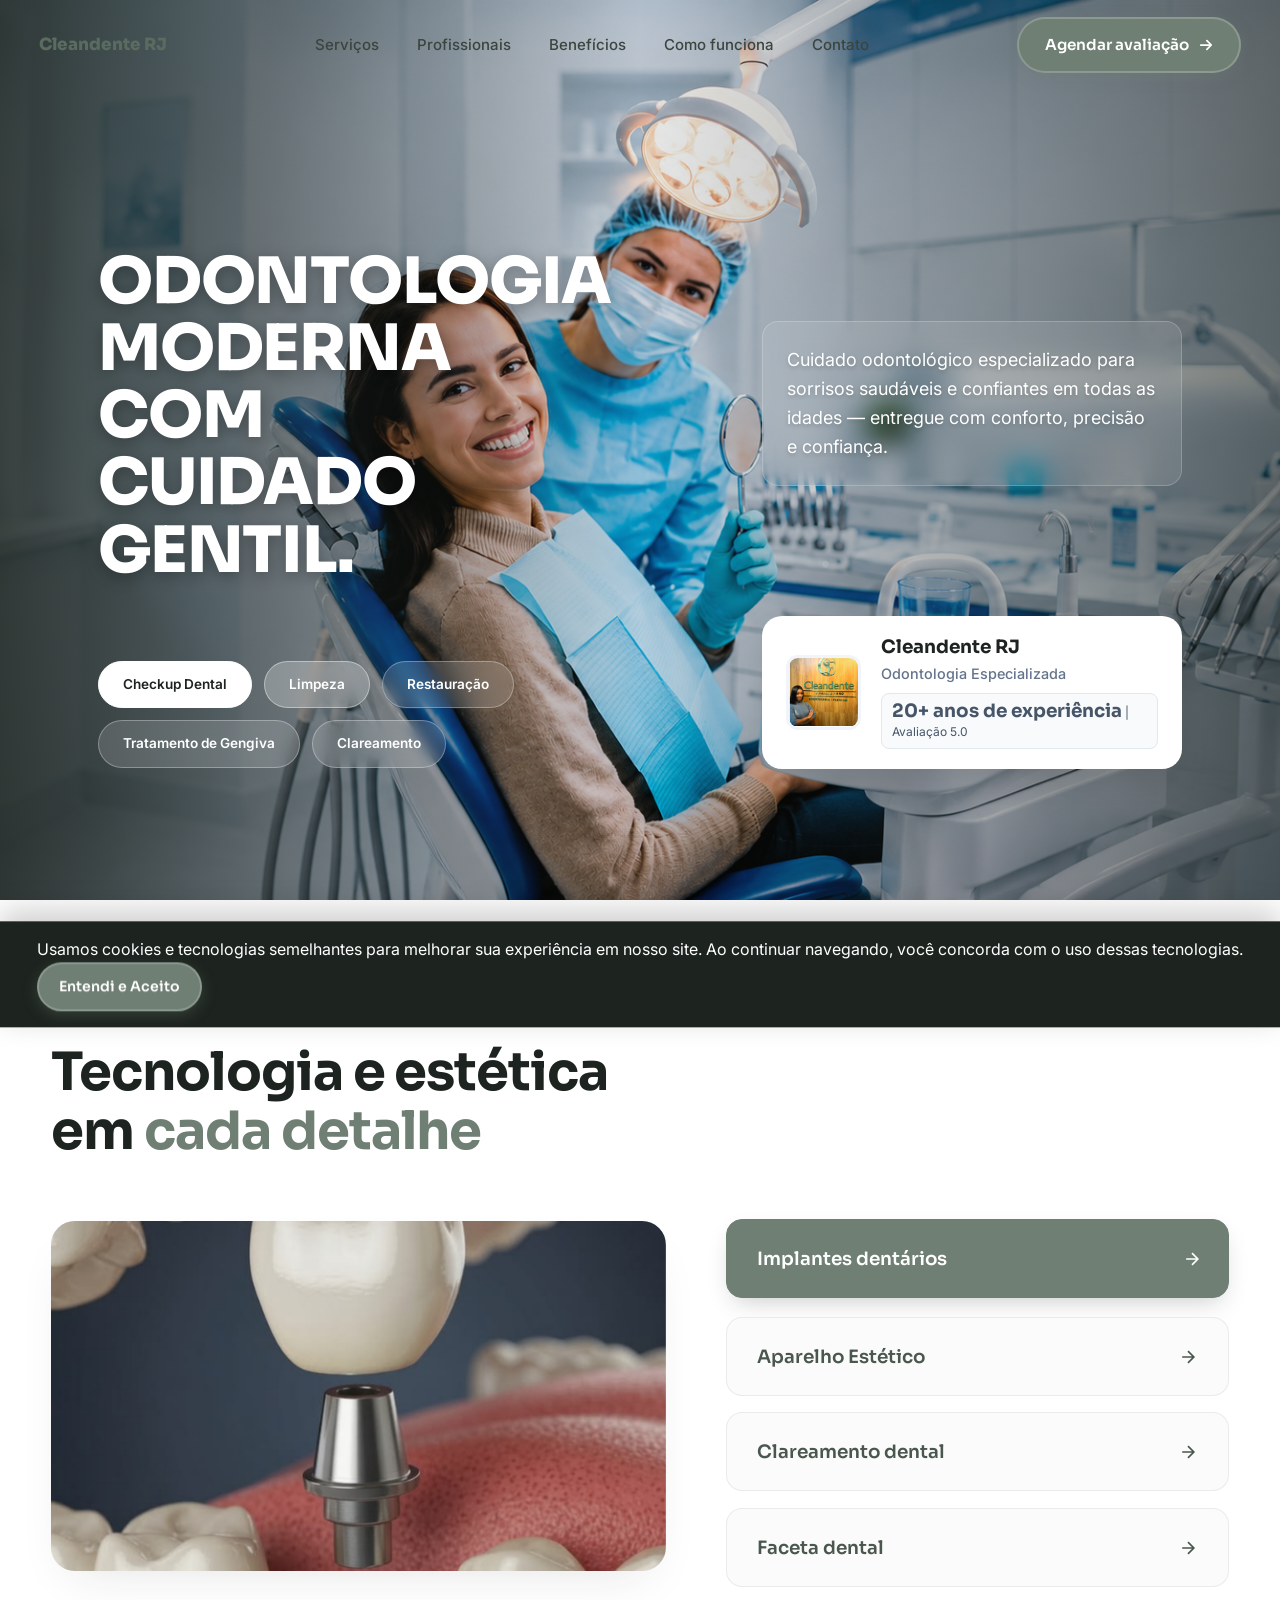
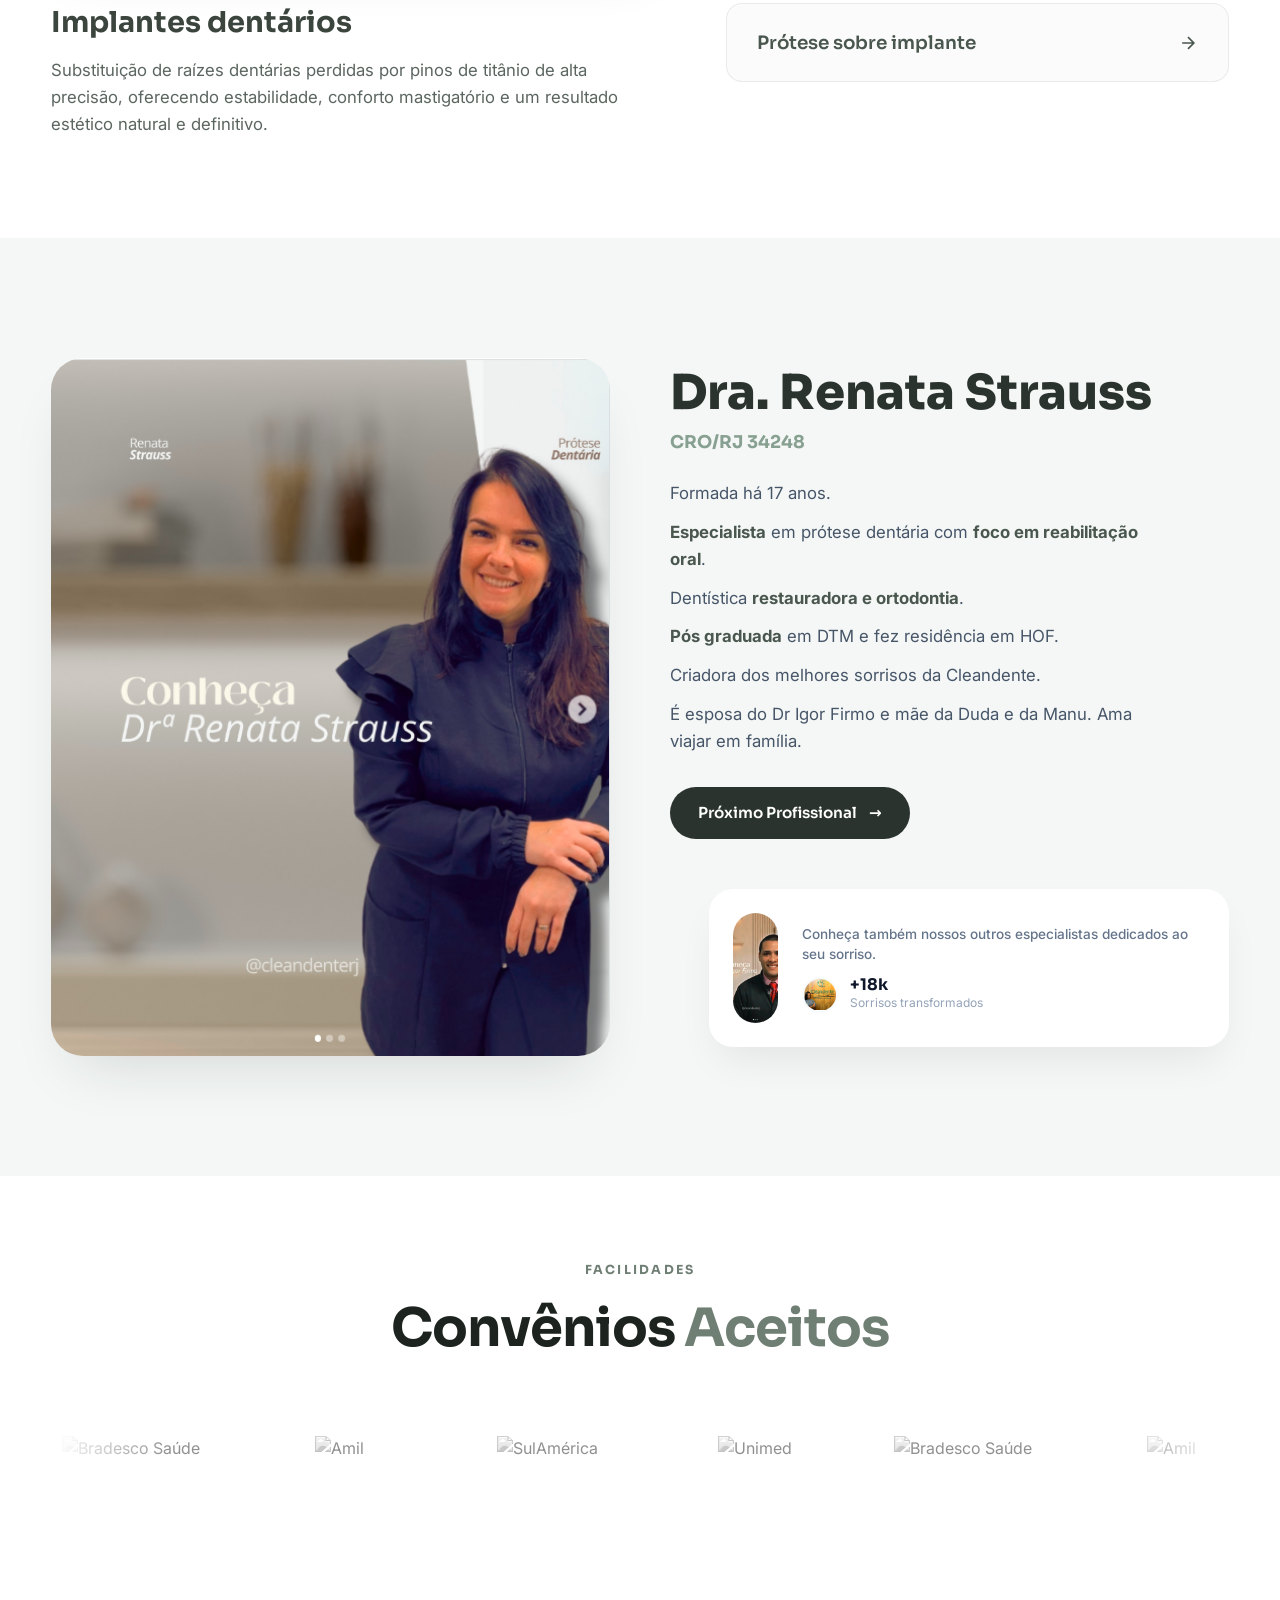
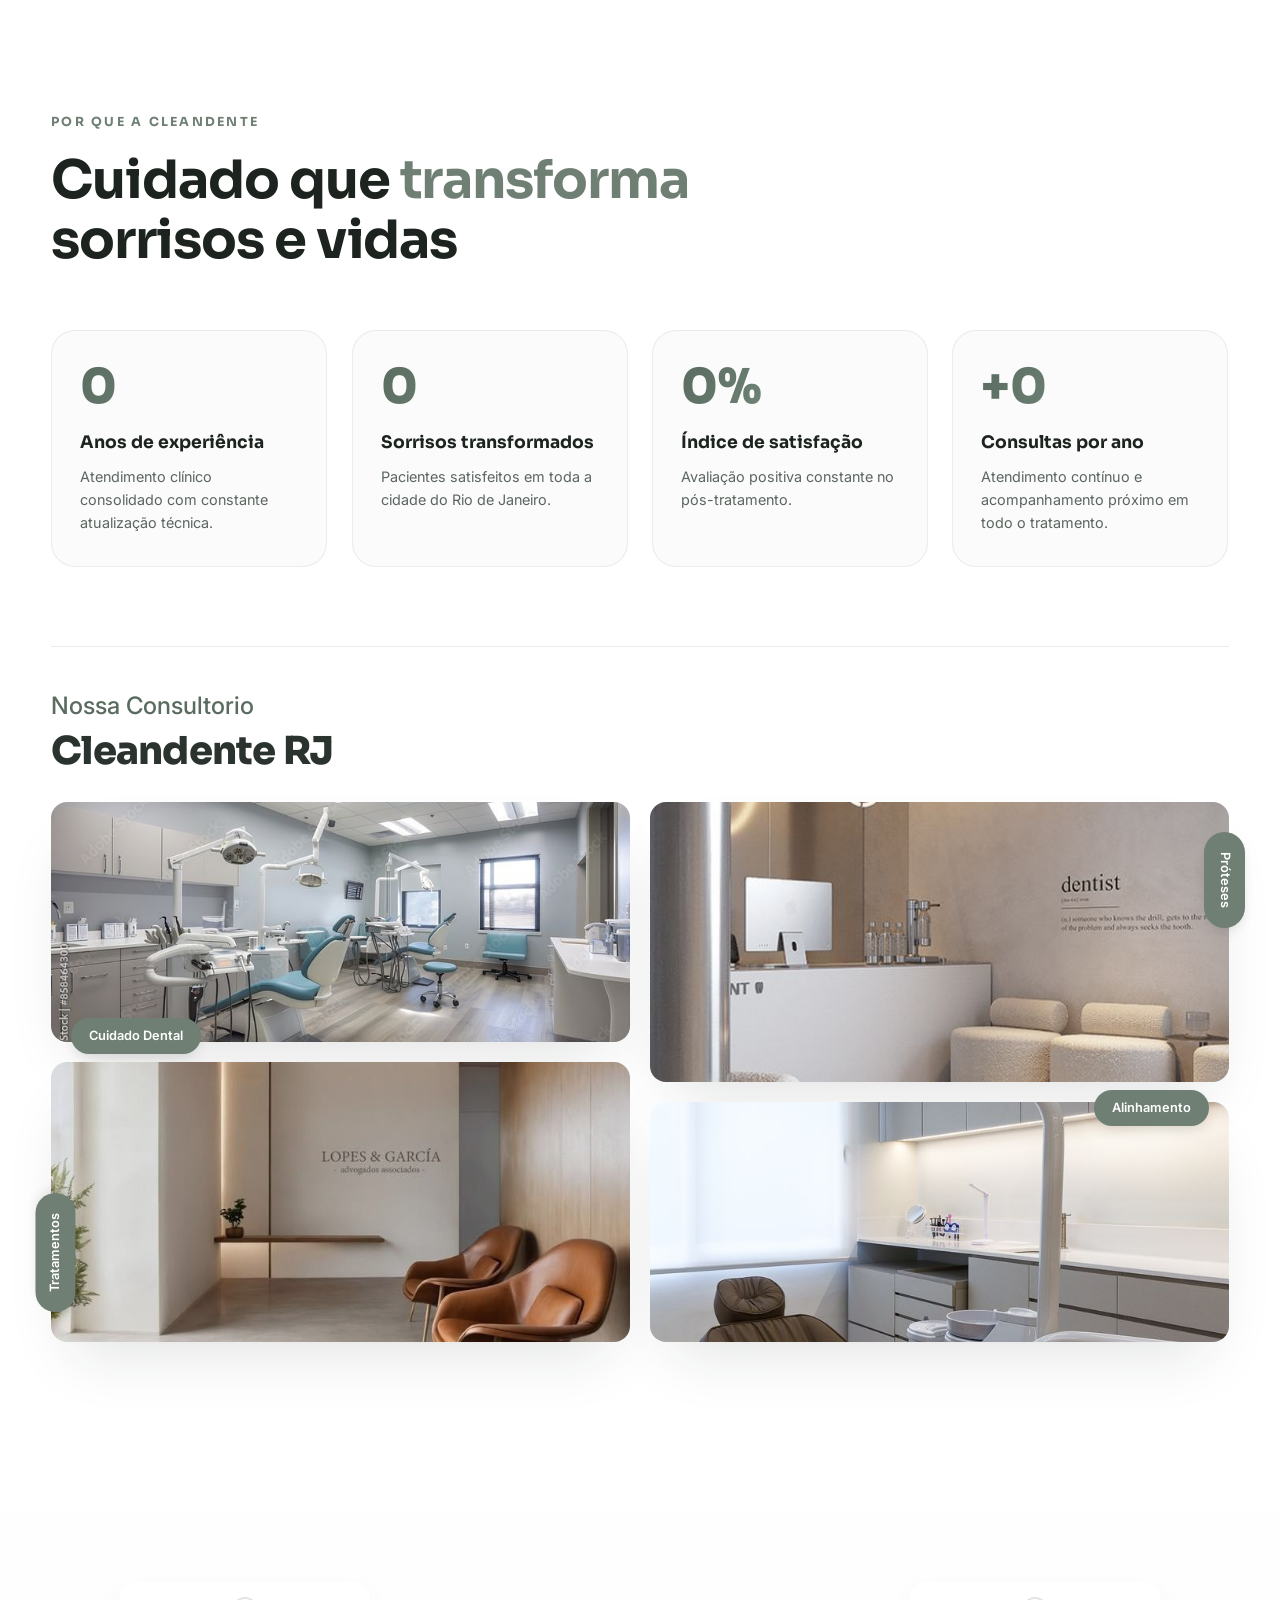
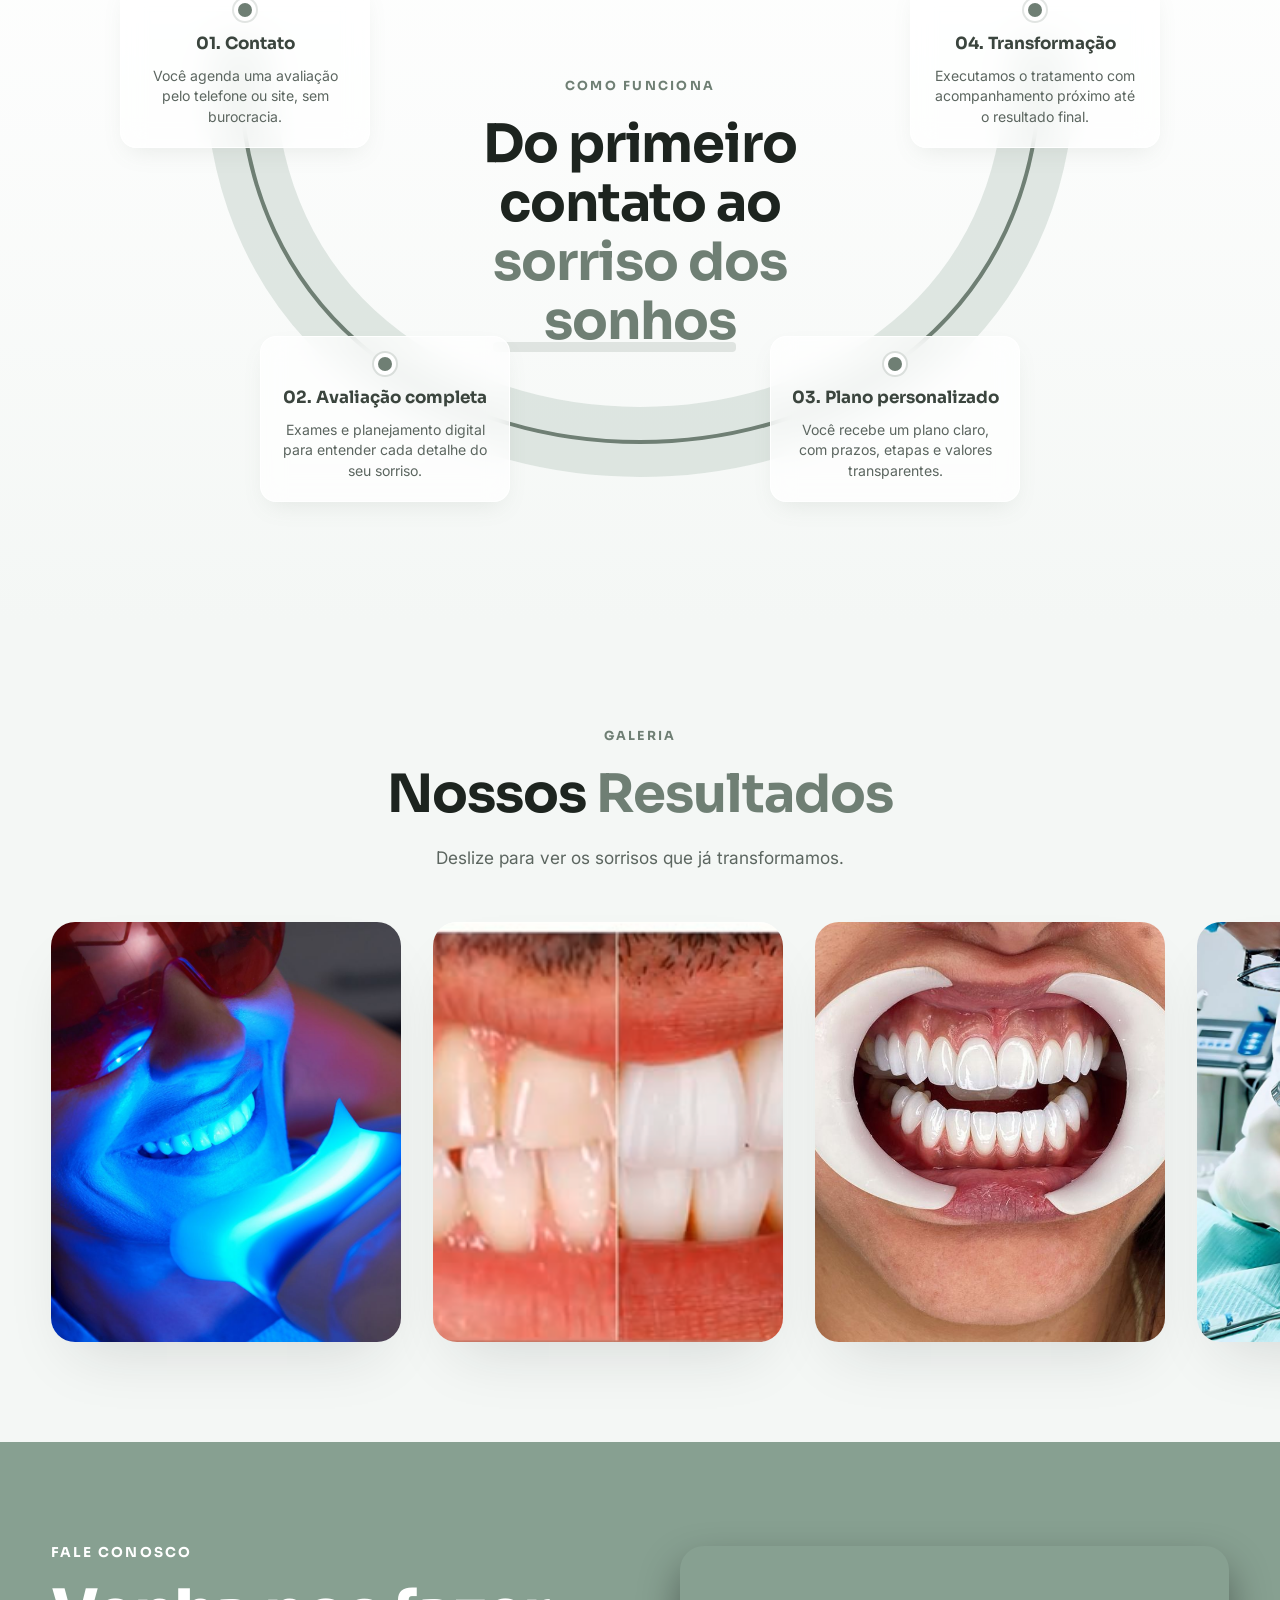
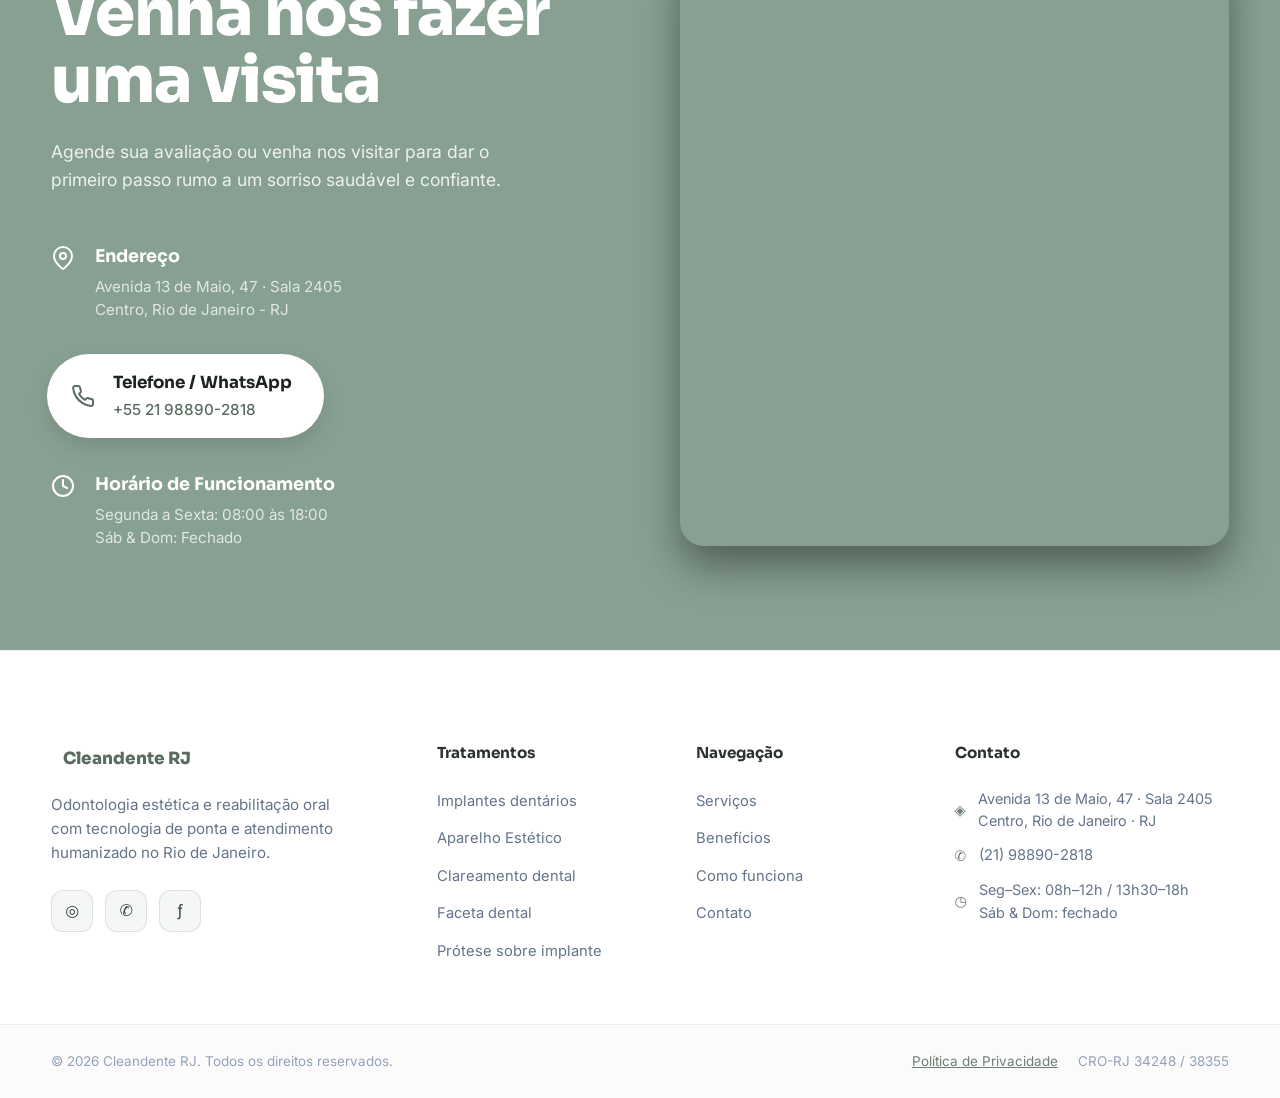
==== commit cfe057ee: "adicionando privacidade" ====
--- a/index.html
+++ b/index.html
@@ -505,6 +505,13 @@
 
       </div>
     </section>
+    <!-- ============ AVISO DE COOKIES ============ -->
+  <div id="cookie-banner" class="cookie-banner">
+    <div class="cookie-content">
+      <p>Usamos cookies e tecnologias semelhantes para melhorar sua experiência em nosso site. Ao continuar navegando, você concorda com o uso dessas tecnologias.</p>
+      <button id="accept-cookies" class="btn btn-primary btn-sm">Entendi e Aceito</button>
+    </div>
+  </div>
 
   <!-- ============ FOOTER ============ -->
   <footer class="footer">
@@ -561,7 +568,10 @@
     <div class="footer-bottom">
       <div class="container footer-bottom-inner">
         <span>© 2026 Cleandente RJ. Todos os direitos reservados.</span>
-        <span>CRO-RJ 34248 / 38355</span>
+       <span>
+          <a href="privacidade.html" style="text-decoration: underline; margin-right: 16px; color: var(--sage-500);">Política de Privacidade</a>
+          CRO-RJ 34248 / 38355
+        </span>
       </div>
     </div>
   </footer>
--- a/css/styles.css
+++ b/css/styles.css
@@ -1103,4 +1103,29 @@
   .swipe-hint {
     display: flex;
   }
+}
+/* ============================================================
+   AVISO DE COOKIES (LGPD)
+   ============================================================ */
+.cookie-banner {
+  position: fixed;
+  bottom: 0; /* Fixa na base */
+  left: 0;
+  width: 100%;
+  background: var(--sage-950);
+  color: #fff;
+  padding: 16px 0;
+  z-index: 9999;
+  box-shadow: 0 -10px 30px rgba(0,0,0,0.2);
+  
+  /* O truque mágico: empurra o banner inteiro 120% para baixo (escondendo a caixa e a sombra) */
+  transform: translateY(120%); 
+  transition: transform 0.6s var(--ease-premium);
+  
+  display: flex;
+  justify-content: center;
+}
+
+.cookie-banner.show { 
+  transform: translateY(0); /* Traz o banner de volta para a tela suavemente */
 }
